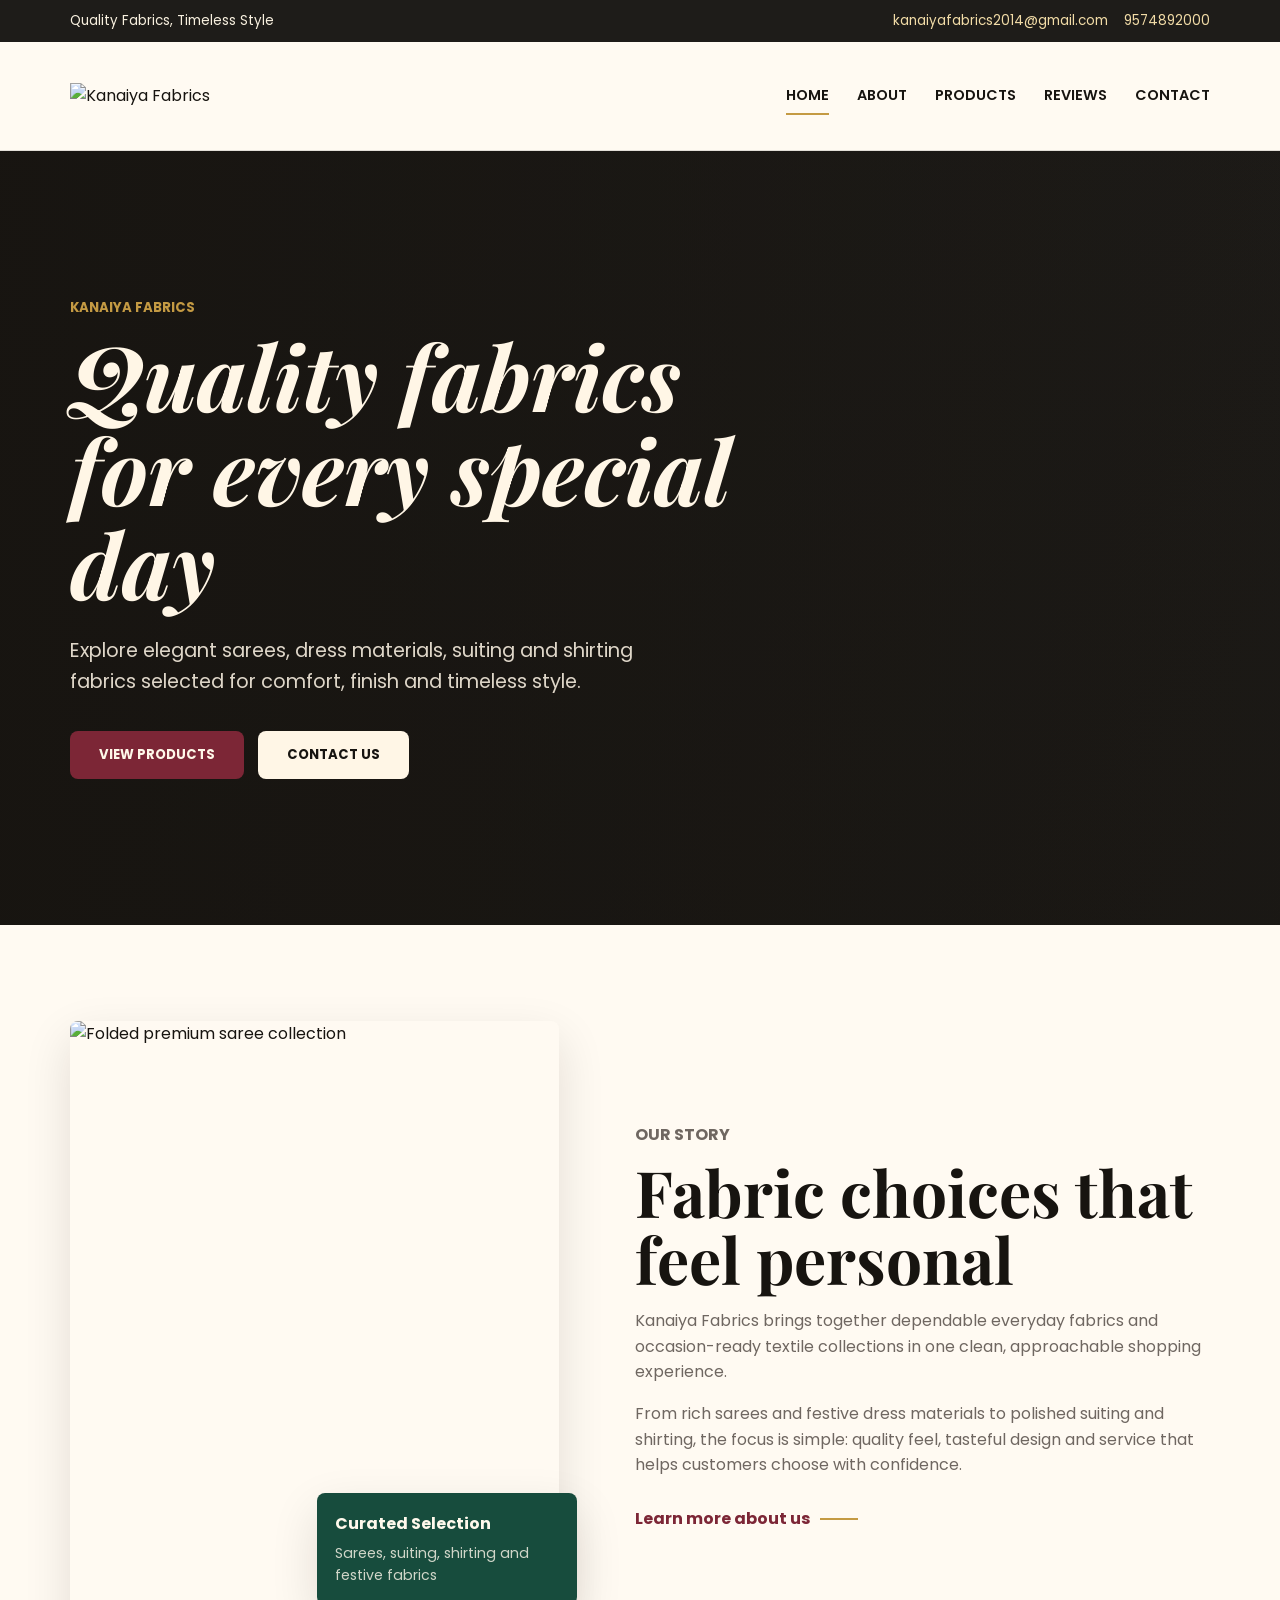
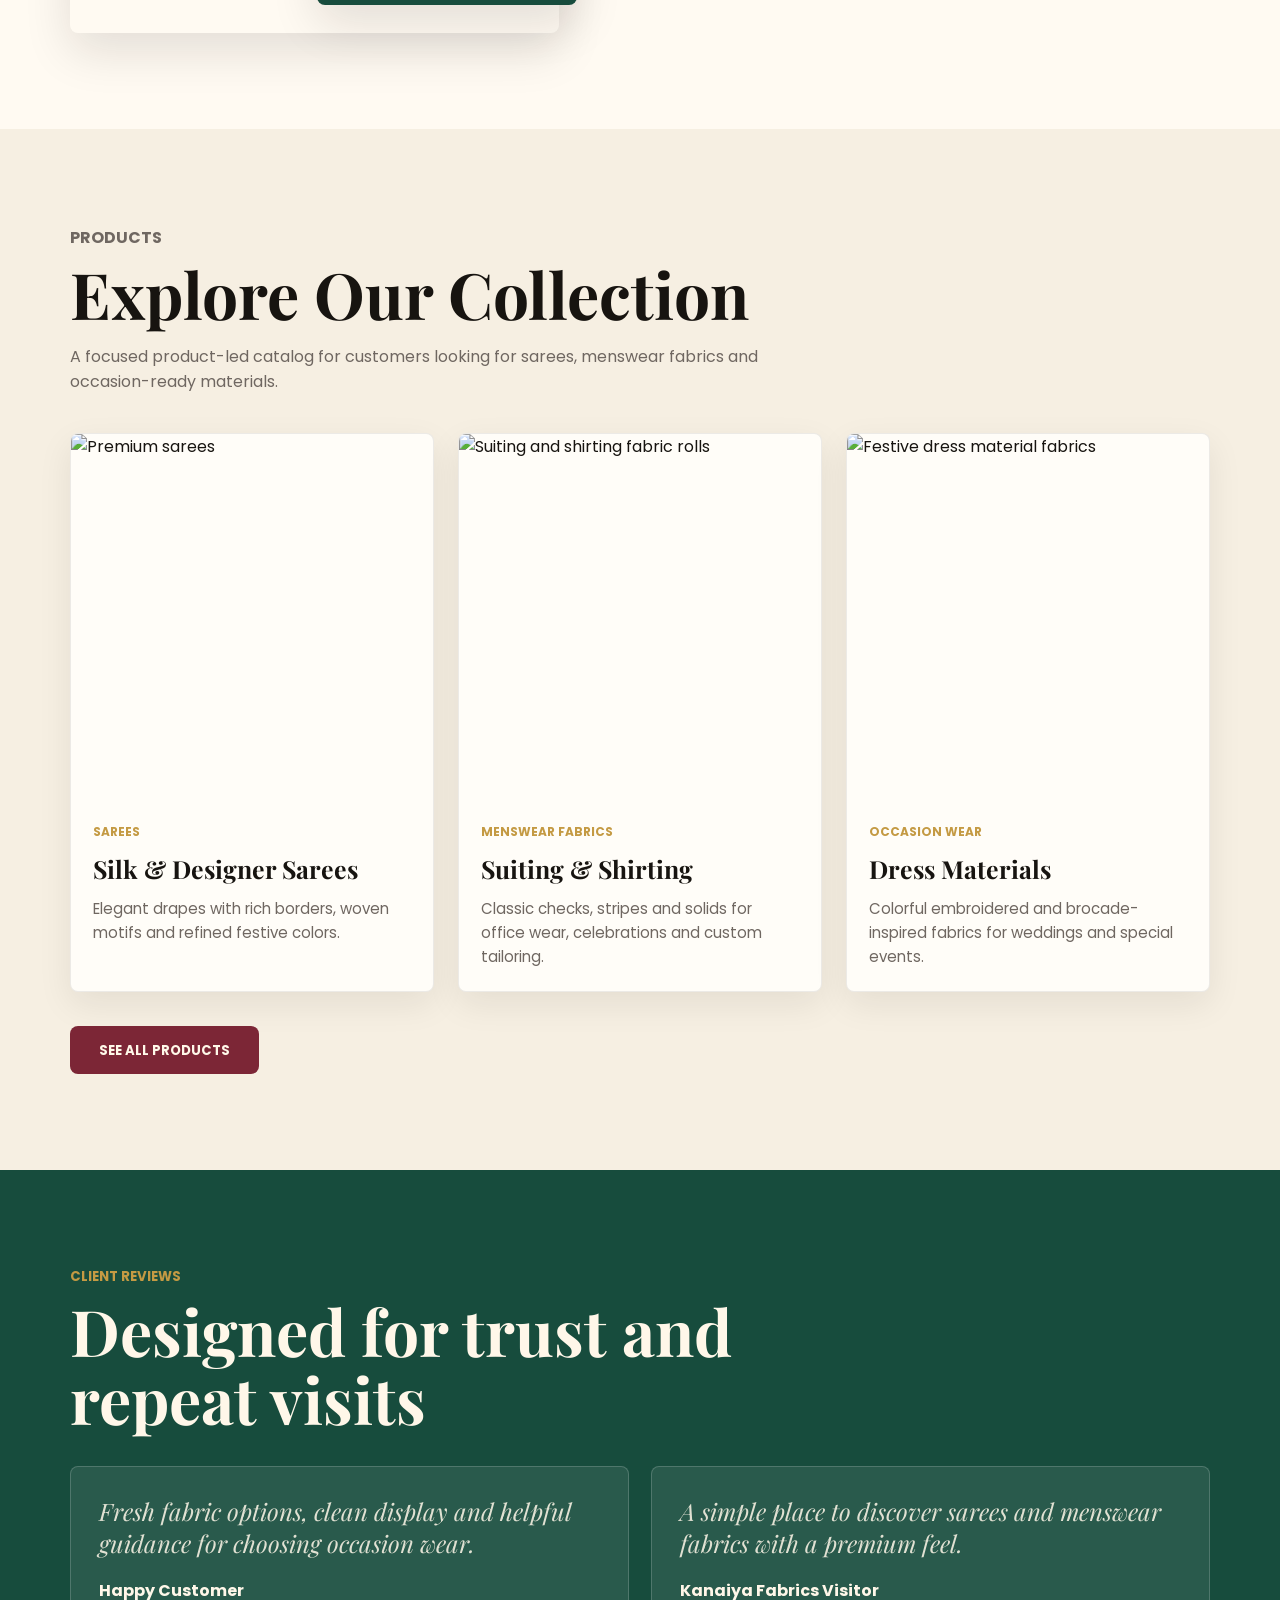
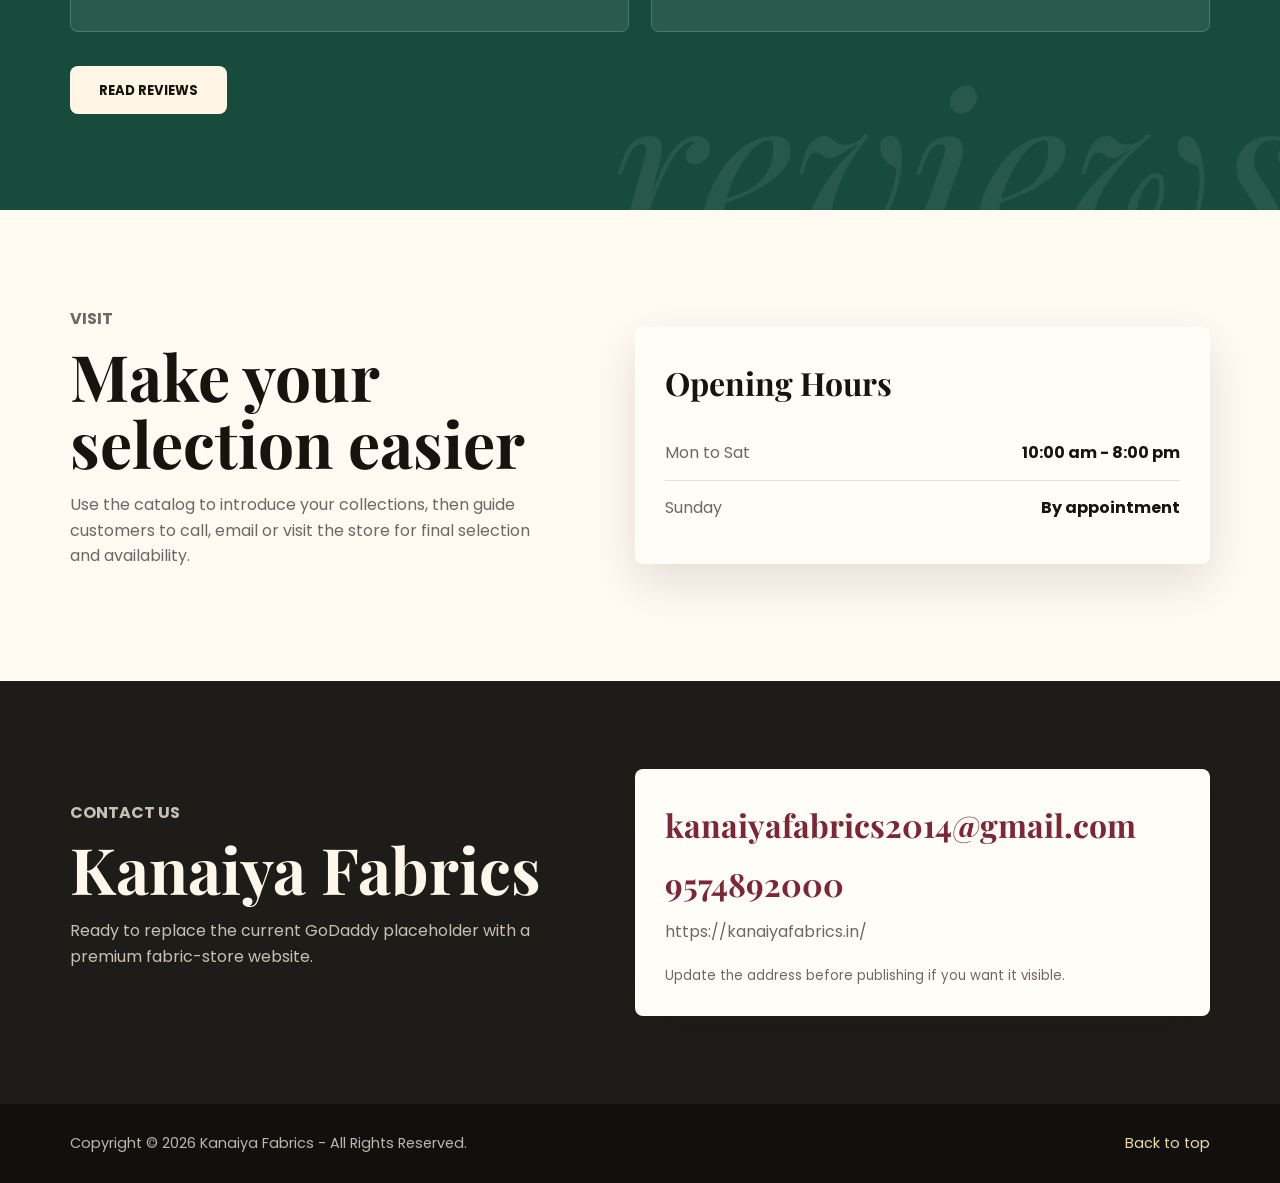
==== index.html @ 11b4bf50 "Add files via upload" ====
<!doctype html>
<html lang="en-IN">
<head>
  <meta charset="utf-8">
  <meta name="viewport" content="width=device-width, initial-scale=1">
  <title>Kanaiya Fabrics | Quality Fabrics, Timeless Style</title>
  <meta name="description" content="Kanaiya Fabrics offers sarees, dress materials, suiting, shirting and occasion fabrics with timeless style.">
  <link rel="icon" href="favicon.svg" type="image/svg+xml">
  <link rel="preconnect" href="https://fonts.googleapis.com">
  <link rel="preconnect" href="https://fonts.gstatic.com" crossorigin>
  <link href="https://fonts.googleapis.com/css2?family=Playfair+Display:ital,wght@0,600;0,700;1,700&amp;family=Poppins:wght@300;400;500;600;700&amp;display=swap" rel="stylesheet">
  <link rel="stylesheet" href="styles.css">
</head>
<body>
  <header class="site-header" id="top">
    <div class="topbar">
      <div class="container topbar__inner">
        <span>Quality Fabrics, Timeless Style</span>
        <div class="topbar__links">
          <a href="mailto:kanaiyafabrics2014@gmail.com">kanaiyafabrics2014@gmail.com</a>
          <a href="tel:+919574892000">9574892000</a>
        </div>
      </div>
    </div>

    <nav class="navbar" aria-label="Primary navigation">
      <div class="container navbar__inner">
        <a class="brand" href="index.html" aria-label="Kanaiya Fabrics home">
          <img class="brand__logo" src="assets/kanaiya-fabrics-logo.svg" alt="Kanaiya Fabrics">
        </a>
        <button class="menu-toggle" type="button" aria-expanded="false" aria-controls="primary-menu">
          <span></span>
          <span></span>
          <span></span>
          <span class="sr-only">Toggle menu</span>
        </button>
        <ul class="nav-links" id="primary-menu">
          <li><a href="index.html" aria-current="page">Home</a></li>
          <li><a href="about.html">About</a></li>
          <li><a href="products.html">Products</a></li>
          <li><a href="reviews.html">Reviews</a></li>
          <li><a href="contact.html">Contact</a></li>
        </ul>
      </div>
    </nav>
  </header>

  <main>
    <section class="hero" aria-label="Kanaiya Fabrics showroom">
      <div class="hero__image" role="img" aria-label="Premium fabric boutique interior"></div>
      <div class="hero__overlay"></div>
      <div class="container hero__content">
        <p class="eyebrow">Kanaiya Fabrics</p>
        <h1>Quality fabrics for every special day</h1>
        <p class="hero__lead">Explore elegant sarees, dress materials, suiting and shirting fabrics selected for comfort, finish and timeless style.</p>
        <div class="hero__actions">
          <a class="btn btn--primary" href="products.html">View Products</a>
          <a class="btn btn--light" href="contact.html">Contact Us</a>
        </div>
      </div>
    </section>

    <section class="section section--about">
      <div class="container about-grid">
        <div class="image-collage" aria-label="Fabric display">
          <img src="assets/sarees.png" alt="Folded premium saree collection">
          <div class="image-collage__card">
            <strong>Curated Selection</strong>
            <span>Sarees, suiting, shirting and festive fabrics</span>
          </div>
        </div>
        <div class="section-copy">
          <p class="eyebrow">Our Story</p>
          <h2>Fabric choices that feel personal</h2>
          <p>Kanaiya Fabrics brings together dependable everyday fabrics and occasion-ready textile collections in one clean, approachable shopping experience.</p>
          <p>From rich sarees and festive dress materials to polished suiting and shirting, the focus is simple: quality feel, tasteful design and service that helps customers choose with confidence.</p>
          <a class="text-link" href="about.html">Learn more about us</a>
        </div>
      </div>
    </section>

    <section class="section products">
      <div class="container">
        <div class="section-heading">
          <p class="eyebrow">Products</p>
          <h2>Explore Our Collection</h2>
          <p>A focused product-led catalog for customers looking for sarees, menswear fabrics and occasion-ready materials.</p>
        </div>
        <div class="product-grid">
          <article class="product-card">
            <img src="assets/sarees.png" alt="Premium sarees">
            <div class="product-card__body">
              <span>Sarees</span>
              <h3>Silk & Designer Sarees</h3>
              <p>Elegant drapes with rich borders, woven motifs and refined festive colors.</p>
            </div>
          </article>
          <article class="product-card">
            <img src="assets/suiting-shirting.png" alt="Suiting and shirting fabric rolls">
            <div class="product-card__body">
              <span>Menswear Fabrics</span>
              <h3>Suiting & Shirting</h3>
              <p>Classic checks, stripes and solids for office wear, celebrations and custom tailoring.</p>
            </div>
          </article>
          <article class="product-card">
            <img src="assets/festive-fabrics.png" alt="Festive dress material fabrics">
            <div class="product-card__body">
              <span>Occasion Wear</span>
              <h3>Dress Materials</h3>
              <p>Colorful embroidered and brocade-inspired fabrics for weddings and special events.</p>
            </div>
          </article>
        </div>
        <div class="section-action">
          <a class="btn btn--primary" href="products.html">See All Products</a>
        </div>
      </div>
    </section>

    <section class="reviews">
      <div class="container reviews__inner">
        <p class="eyebrow">Client Reviews</p>
        <h2>Designed for trust and repeat visits</h2>
        <div class="review-grid">
          <blockquote>
            <p>Fresh fabric options, clean display and helpful guidance for choosing occasion wear.</p>
            <cite>Happy Customer</cite>
          </blockquote>
          <blockquote>
            <p>A simple place to discover sarees and menswear fabrics with a premium feel.</p>
            <cite>Kanaiya Fabrics Visitor</cite>
          </blockquote>
        </div>
        <div class="section-action section-action--light">
          <a class="btn btn--light" href="reviews.html">Read Reviews</a>
        </div>
      </div>
    </section>

    <section class="section visit">
      <div class="container visit-grid">
        <div>
          <p class="eyebrow">Visit</p>
          <h2>Make your selection easier</h2>
          <p>Use the catalog to introduce your collections, then guide customers to call, email or visit the store for final selection and availability.</p>
        </div>
        <div class="hours-card">
          <h3>Opening Hours</h3>
          <ul>
            <li><span>Mon to Sat</span><strong>10:00 am - 8:00 pm</strong></li>
            <li><span>Sunday</span><strong>By appointment</strong></li>
          </ul>
        </div>
      </div>
    </section>

    <section class="contact">
      <div class="container contact-grid">
        <div>
          <p class="eyebrow">Contact Us</p>
          <h2>Kanaiya Fabrics</h2>
          <p>Ready to replace the current GoDaddy placeholder with a premium fabric-store website.</p>
        </div>
        <div class="contact-card">
          <a href="mailto:kanaiyafabrics2014@gmail.com">kanaiyafabrics2014@gmail.com</a>
          <a href="tel:+919574892000">9574892000</a>
          <span>https://kanaiyafabrics.in/</span>
          <small>Update the address before publishing if you want it visible.</small>
        </div>
      </div>
    </section>
  </main>

  <footer class="footer">
    <div class="container footer__inner">
      <p>Copyright &copy; 2026 Kanaiya Fabrics - All Rights Reserved.</p>
      <a href="#top">Back to top</a>
    </div>
  </footer>

  <script src="script.js"></script>
</body>
</html>
---- styles.css ----
:root {
  --ink: #171410;
  --muted: #6f6761;
  --paper: #fffaf2;
  --cream: #f6efe2;
  --gold: #c49a43;
  --maroon: #7c2636;
  --emerald: #174c3d;
  --charcoal: #1e1c19;
  --border: rgba(23, 20, 16, 0.12);
  --shadow: 0 18px 48px rgba(23, 20, 16, 0.12);
  --radius: 8px;
}

* {
  box-sizing: border-box;
}

html {
  scroll-behavior: smooth;
}

body {
  margin: 0;
  color: var(--ink);
  background: var(--paper);
  font-family: "Poppins", Arial, sans-serif;
  line-height: 1.6;
}

img {
  display: block;
  max-width: 100%;
}

a {
  color: inherit;
  text-decoration: none;
}

.container {
  width: min(1140px, calc(100% - 32px));
  margin: 0 auto;
}

.sr-only {
  position: absolute;
  width: 1px;
  height: 1px;
  overflow: hidden;
  clip: rect(0, 0, 0, 0);
  white-space: nowrap;
}

.topbar {
  background: var(--charcoal);
  color: #f8f0df;
  font-size: 0.84rem;
}

.topbar__inner {
  min-height: 42px;
  display: flex;
  align-items: center;
  justify-content: space-between;
  gap: 16px;
}

.topbar a {
  color: #f2dca7;
}

.topbar__links {
  display: flex;
  align-items: center;
  justify-content: flex-end;
  flex-wrap: wrap;
  gap: 16px;
}

.navbar {
  position: sticky;
  top: 0;
  z-index: 20;
  background: rgba(255, 250, 242, 0.96);
  border-bottom: 1px solid var(--border);
  backdrop-filter: blur(14px);
}

.navbar__inner {
  min-height: 108px;
  display: flex;
  align-items: center;
  justify-content: space-between;
  gap: 24px;
}

.brand {
  display: inline-flex;
  align-items: center;
  flex: 0 0 auto;
}

.brand__logo {
  display: block;
  width: min(280px, 48vw);
  height: auto;
}

.nav-links {
  display: flex;
  align-items: center;
  gap: 28px;
  margin: 0;
  padding: 0;
  list-style: none;
  font-size: 0.9rem;
  font-weight: 600;
  text-transform: uppercase;
}

.nav-links a {
  position: relative;
  display: inline-flex;
  padding: 12px 0;
}

.nav-links a::after {
  content: "";
  position: absolute;
  left: 0;
  right: 0;
  bottom: 5px;
  height: 2px;
  background: var(--gold);
  transform: scaleX(0);
  transform-origin: left;
  transition: transform 180ms ease;
}

.nav-links a:hover::after,
.nav-links a:focus-visible::after,
.nav-links a[aria-current="page"]::after {
  transform: scaleX(1);
}

.menu-toggle {
  display: none;
  width: 44px;
  height: 44px;
  padding: 10px;
  border: 1px solid var(--border);
  border-radius: var(--radius);
  background: transparent;
}

.menu-toggle span:not(.sr-only) {
  display: block;
  height: 2px;
  margin: 5px 0;
  background: var(--ink);
}

.hero {
  position: relative;
  min-height: clamp(620px, 86vh, 860px);
  display: grid;
  align-items: center;
  overflow: hidden;
  background: var(--charcoal);
}

.hero__image,
.hero__overlay {
  position: absolute;
  inset: 0;
}

.hero__image {
  background-image: url("assets/hero-boutique.png");
  background-position: center;
  background-size: cover;
  transform: scale(1.02);
}

.hero__overlay {
  background:
    linear-gradient(90deg, rgba(23, 20, 16, 0.9) 0%, rgba(23, 20, 16, 0.62) 43%, rgba(23, 20, 16, 0.18) 100%),
    linear-gradient(0deg, rgba(23, 20, 16, 0.4), rgba(23, 20, 16, 0.04));
}

.hero__content {
  position: relative;
  z-index: 1;
  max-width: 1140px;
  color: #fff6e6;
  padding: 96px 0;
}

.eyebrow {
  margin: 0 0 10px;
  color: var(--gold);
  font-size: 0.83rem;
  font-weight: 700;
  text-transform: uppercase;
}

.hero h1,
.section-copy h2,
.section-heading h2,
.reviews h2,
.visit h2,
.contact h2 {
  margin: 0;
  font-family: "Playfair Display", Georgia, serif;
  font-weight: 700;
  line-height: 1.05;
}

.hero h1 {
  max-width: 740px;
  font-size: clamp(3rem, 7vw, 5.9rem);
  font-style: italic;
}

.hero__lead {
  max-width: 610px;
  margin: 24px 0 0;
  color: rgba(255, 246, 230, 0.86);
  font-size: clamp(1rem, 2vw, 1.22rem);
}

.hero__actions {
  display: flex;
  flex-wrap: wrap;
  gap: 14px;
  margin-top: 34px;
}

.btn {
  display: inline-flex;
  align-items: center;
  justify-content: center;
  min-height: 48px;
  padding: 0 28px;
  border: 1px solid transparent;
  border-radius: var(--radius);
  font-size: 0.82rem;
  font-weight: 700;
  text-transform: uppercase;
  transition: transform 180ms ease, box-shadow 180ms ease, background 180ms ease;
}

.btn:hover,
.btn:focus-visible {
  transform: translateY(-2px);
  box-shadow: 0 12px 28px rgba(0, 0, 0, 0.22);
}

.btn--primary {
  color: #fff8e9;
  background: var(--maroon);
}

.btn--light {
  color: var(--ink);
  background: #fff6e6;
}

.text-link {
  display: inline-flex;
  margin-top: 12px;
  color: var(--maroon);
  font-weight: 700;
}

.text-link::after {
  content: "";
  width: 38px;
  height: 2px;
  align-self: center;
  margin-left: 10px;
  background: var(--gold);
}

.section-action {
  margin-top: 34px;
}

.section-action--light {
  position: relative;
  z-index: 1;
}

.page-hero {
  position: relative;
  overflow: hidden;
  min-height: 420px;
  display: grid;
  align-items: center;
  color: #fff6e6;
  background-position: center;
  background-size: cover;
}

.page-hero::before {
  content: "";
  position: absolute;
  inset: 0;
  background:
    linear-gradient(90deg, rgba(23, 20, 16, 0.9), rgba(23, 20, 16, 0.56)),
    linear-gradient(0deg, rgba(23, 20, 16, 0.25), rgba(23, 20, 16, 0.12));
}

.page-hero--about {
  background-image: url("assets/sarees.png");
}

.page-hero--products {
  background-image: url("assets/suiting-shirting.png");
}

.page-hero--reviews {
  background-image: url("assets/festive-fabrics.png");
}

.page-hero--contact {
  background-image: url("assets/hero-boutique.png");
}

.page-hero__content {
  position: relative;
  z-index: 1;
  padding: 86px 0;
}

.page-hero h1 {
  max-width: 850px;
  margin: 0;
  font-family: "Playfair Display", Georgia, serif;
  font-size: clamp(2.7rem, 6vw, 5rem);
  font-style: italic;
  line-height: 1.05;
}

.page-hero p:not(.eyebrow) {
  max-width: 660px;
  margin: 22px 0 0;
  color: rgba(255, 246, 230, 0.86);
  font-size: clamp(1rem, 2vw, 1.18rem);
}

.section {
  padding: 96px 0;
}

.section--about {
  background: var(--paper);
}

.about-grid,
.visit-grid,
.contact-grid {
  display: grid;
  grid-template-columns: minmax(0, 0.92fr) minmax(0, 1.08fr);
  gap: clamp(32px, 7vw, 76px);
  align-items: center;
}

.image-collage {
  position: relative;
}

.image-collage img {
  width: 100%;
  aspect-ratio: 4 / 5;
  object-fit: cover;
  border-radius: var(--radius);
  box-shadow: var(--shadow);
}

.image-collage::before {
  content: "";
  position: absolute;
  inset: 22px -18px -18px 22px;
  z-index: -1;
  border: 2px solid rgba(196, 154, 67, 0.45);
  border-radius: var(--radius);
}

.image-collage__card {
  position: absolute;
  right: -18px;
  bottom: 28px;
  width: min(260px, calc(100% - 32px));
  padding: 18px;
  color: #fff9ec;
  background: var(--emerald);
  border-radius: var(--radius);
  box-shadow: var(--shadow);
}

.image-collage__card strong,
.image-collage__card span {
  display: block;
}

.image-collage__card span {
  margin-top: 5px;
  color: rgba(255, 249, 236, 0.8);
  font-size: 0.88rem;
}

.section-copy h2,
.section-heading h2,
.reviews h2,
.visit h2,
.contact h2 {
  color: var(--ink);
  font-size: clamp(2.2rem, 5vw, 4rem);
}

.section-copy p,
.section-heading p,
.visit p,
.contact p {
  color: var(--muted);
  font-size: 1rem;
}

.stats {
  display: grid;
  grid-template-columns: repeat(3, 1fr);
  gap: 12px;
  margin-top: 30px;
}

.stats div {
  padding: 18px 14px;
  border: 1px solid var(--border);
  border-radius: var(--radius);
  background: #fffdf8;
}

.stats strong {
  display: block;
  color: var(--maroon);
  font-family: "Playfair Display", Georgia, serif;
  font-size: 2rem;
  line-height: 1;
}

.stats span {
  color: var(--muted);
  font-size: 0.82rem;
  text-transform: uppercase;
}

.products {
  background: var(--cream);
}

.section-heading {
  max-width: 720px;
  margin-bottom: 38px;
}

.product-grid {
  display: grid;
  grid-template-columns: repeat(3, 1fr);
  gap: 24px;
}

.product-card {
  overflow: hidden;
  border: 1px solid rgba(23, 20, 16, 0.08);
  border-radius: var(--radius);
  background: #fffdf8;
  box-shadow: 0 12px 34px rgba(23, 20, 16, 0.08);
}

.product-card img {
  width: 100%;
  aspect-ratio: 1 / 1;
  object-fit: cover;
  transition: transform 220ms ease;
}

.product-card:hover img {
  transform: scale(1.035);
}

.product-card__body {
  padding: 22px;
}

.product-card__body span {
  color: var(--gold);
  font-size: 0.75rem;
  font-weight: 700;
  text-transform: uppercase;
}

.product-card__body h3 {
  margin: 6px 0 8px;
  font-family: "Playfair Display", Georgia, serif;
  font-size: 1.55rem;
}

.product-card__body p {
  margin: 0;
  color: var(--muted);
  font-size: 0.94rem;
}

.feature-grid {
  display: grid;
  grid-template-columns: repeat(3, 1fr);
  gap: 22px;
}

.feature-card {
  padding: 28px;
  border: 1px solid var(--border);
  border-radius: var(--radius);
  background: #fffdf8;
  box-shadow: 0 12px 34px rgba(23, 20, 16, 0.08);
}

.feature-card span {
  display: inline-flex;
  margin-bottom: 16px;
  color: var(--gold);
  font-size: 0.78rem;
  font-weight: 700;
  text-transform: uppercase;
}

.feature-card h3 {
  margin: 0 0 10px;
  font-family: "Playfair Display", Georgia, serif;
  font-size: 1.55rem;
}

.feature-card p {
  margin: 0;
  color: var(--muted);
}

.reviews {
  position: relative;
  overflow: hidden;
  padding: 96px 0;
  color: #fff7e9;
  background: var(--emerald);
}

.reviews::after {
  content: "reviews";
  position: absolute;
  right: -20px;
  bottom: -60px;
  color: rgba(255, 255, 255, 0.07);
  font-family: "Playfair Display", Georgia, serif;
  font-size: clamp(6rem, 17vw, 15rem);
  font-style: italic;
  line-height: 1;
}

.reviews__inner {
  position: relative;
  z-index: 1;
}

.reviews h2 {
  color: #fff7e9;
  max-width: 760px;
}

.review-grid {
  display: grid;
  grid-template-columns: repeat(2, 1fr);
  gap: 22px;
  margin-top: 34px;
}

blockquote {
  margin: 0;
  padding: 28px;
  border: 1px solid rgba(255, 255, 255, 0.18);
  border-radius: var(--radius);
  background: rgba(255, 255, 255, 0.08);
}

blockquote p {
  margin: 0;
  color: rgba(255, 247, 233, 0.86);
  font-family: "Playfair Display", Georgia, serif;
  font-size: 1.5rem;
  font-style: italic;
  line-height: 1.35;
}

cite {
  display: block;
  margin-top: 18px;
  font-style: normal;
  font-weight: 700;
}

.visit {
  background: var(--paper);
}

.hours-card,
.contact-card {
  padding: 30px;
  border-radius: var(--radius);
  background: #fffdf8;
  box-shadow: var(--shadow);
}

.hours-card h3 {
  margin: 0 0 18px;
  font-family: "Playfair Display", Georgia, serif;
  font-size: 2rem;
}

.hours-card ul {
  margin: 0;
  padding: 0;
  list-style: none;
}

.hours-card li {
  display: flex;
  justify-content: space-between;
  gap: 20px;
  padding: 14px 0;
  border-bottom: 1px solid var(--border);
}

.hours-card li:last-child {
  border-bottom: 0;
}

.hours-card span {
  color: var(--muted);
}

.contact {
  padding: 88px 0;
  color: #fff7e9;
  background: var(--charcoal);
}

.contact h2,
.contact p {
  color: #fff7e9;
}

.contact p {
  opacity: 0.75;
}

.contact-card {
  color: var(--ink);
}

.contact-card a,
.contact-card span,
.contact-card small {
  display: block;
}

.contact-card a {
  color: var(--maroon);
  font-size: clamp(1.3rem, 3vw, 2rem);
  font-family: "Playfair Display", Georgia, serif;
  font-weight: 700;
  overflow-wrap: anywhere;
}

.contact-card a + a {
  margin-top: 8px;
}

.contact-card span {
  margin-top: 10px;
  color: var(--muted);
}

.contact-card small {
  margin-top: 20px;
  color: var(--muted);
}

.contact-list {
  display: grid;
  gap: 14px;
  margin-top: 26px;
}

.contact-list div {
  padding: 18px;
  border: 1px solid var(--border);
  border-radius: var(--radius);
  background: #fffdf8;
}

.contact-list span,
.contact-list a {
  display: block;
}

.contact-list span {
  color: var(--gold);
  font-size: 0.78rem;
  font-weight: 700;
  text-transform: uppercase;
}

.contact-list a {
  margin-top: 4px;
  color: var(--maroon);
  font-weight: 700;
  overflow-wrap: anywhere;
}

.card-button {
  width: 100%;
  margin-top: 24px;
}

.card-button + .card-button {
  margin-top: 12px;
}

.footer {
  padding: 28px 0;
  color: rgba(255, 247, 233, 0.72);
  background: #11100e;
  font-size: 0.9rem;
}

.footer__inner {
  display: flex;
  align-items: center;
  justify-content: space-between;
  gap: 18px;
}

.footer p {
  margin: 0;
}

.footer a {
  color: #f2dca7;
}

@media (max-width: 900px) {
  .topbar__inner {
    justify-content: center;
    text-align: center;
  }

  .topbar a {
    display: none;
  }

  .menu-toggle {
    display: inline-block;
  }

  .nav-links {
    position: absolute;
    left: 16px;
    right: 16px;
    top: calc(100% + 8px);
    display: none;
    flex-direction: column;
    align-items: stretch;
    gap: 0;
    padding: 12px;
    border: 1px solid var(--border);
    border-radius: var(--radius);
    background: #fffaf2;
    box-shadow: var(--shadow);
  }

  .nav-links.is-open {
    display: flex;
  }

  .nav-links a {
    padding: 12px;
  }

  .hero {
    min-height: 640px;
  }

  .hero__overlay {
    background: linear-gradient(90deg, rgba(23, 20, 16, 0.92), rgba(23, 20, 16, 0.58));
  }

  .about-grid,
  .visit-grid,
  .contact-grid,
  .product-grid,
  .review-grid,
  .feature-grid {
    grid-template-columns: 1fr;
  }

  .image-collage__card {
    right: 18px;
  }

  .stats {
    grid-template-columns: 1fr;
  }
}

@media (max-width: 560px) {
  .container {
    width: min(100% - 24px, 1140px);
  }

  .brand__logo {
    width: min(220px, calc(100vw - 92px));
  }

  .hero {
    min-height: 610px;
  }

  .page-hero {
    min-height: 360px;
  }

  .page-hero__content {
    padding: 64px 0;
  }

  .hero h1 {
    font-size: 3rem;
  }

  .page-hero h1 {
    font-size: 2.75rem;
  }

  .section,
  .reviews,
  .contact {
    padding: 64px 0;
  }

  .hero__actions,
  .footer__inner,
  .hours-card li {
    align-items: stretch;
    flex-direction: column;
  }

  .btn {
    width: 100%;
  }
}
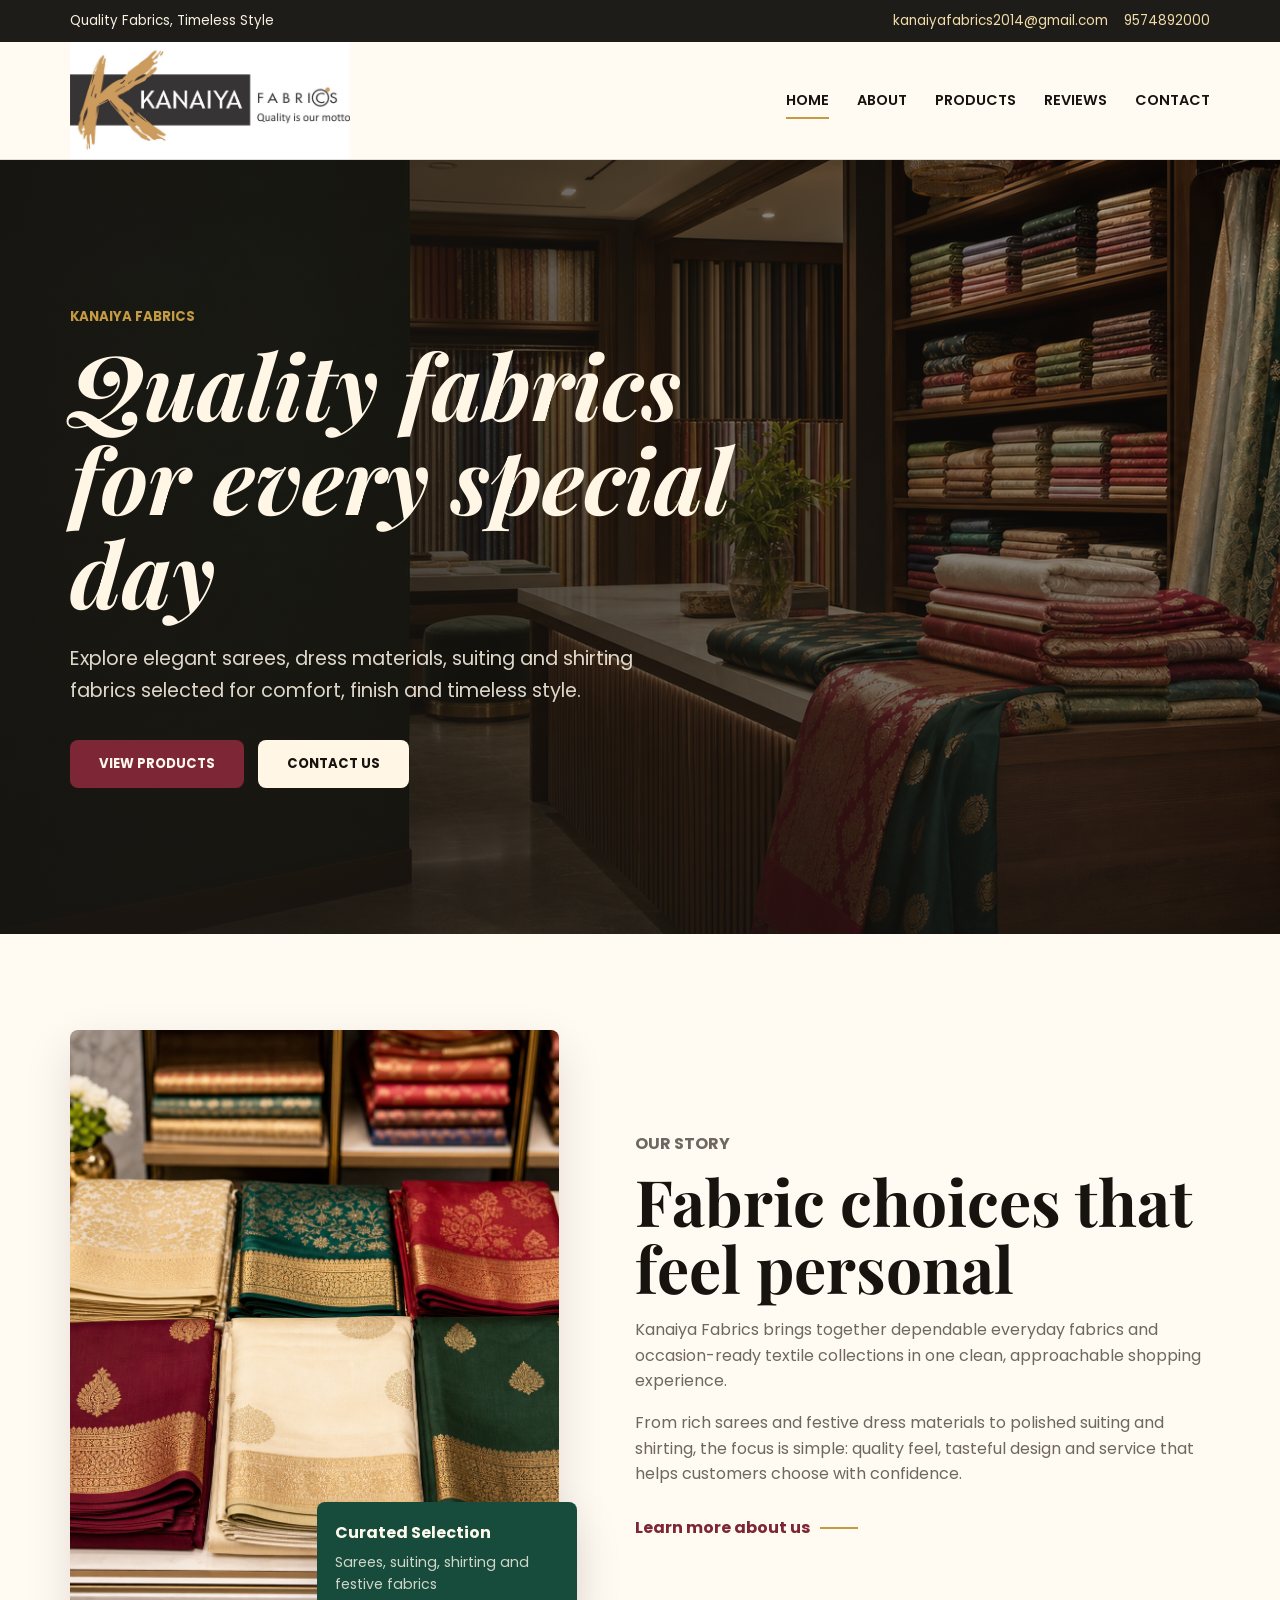
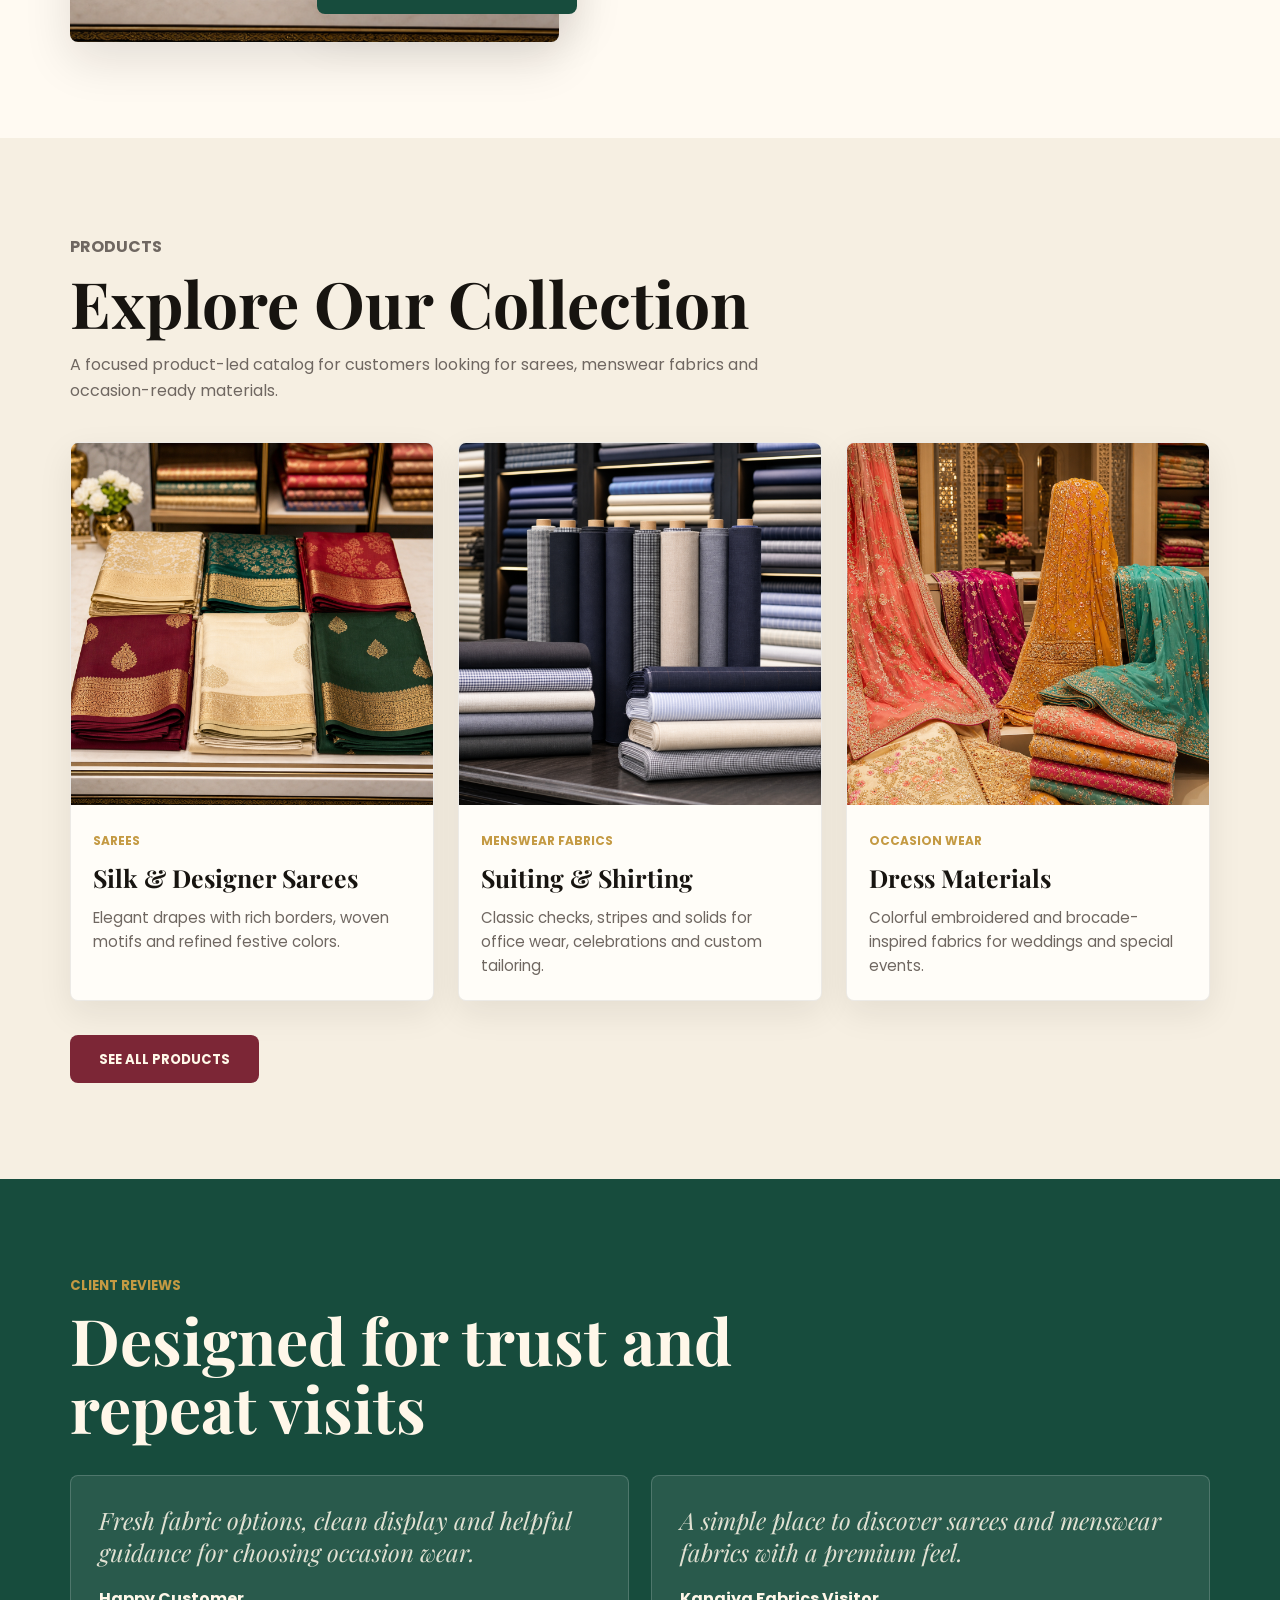
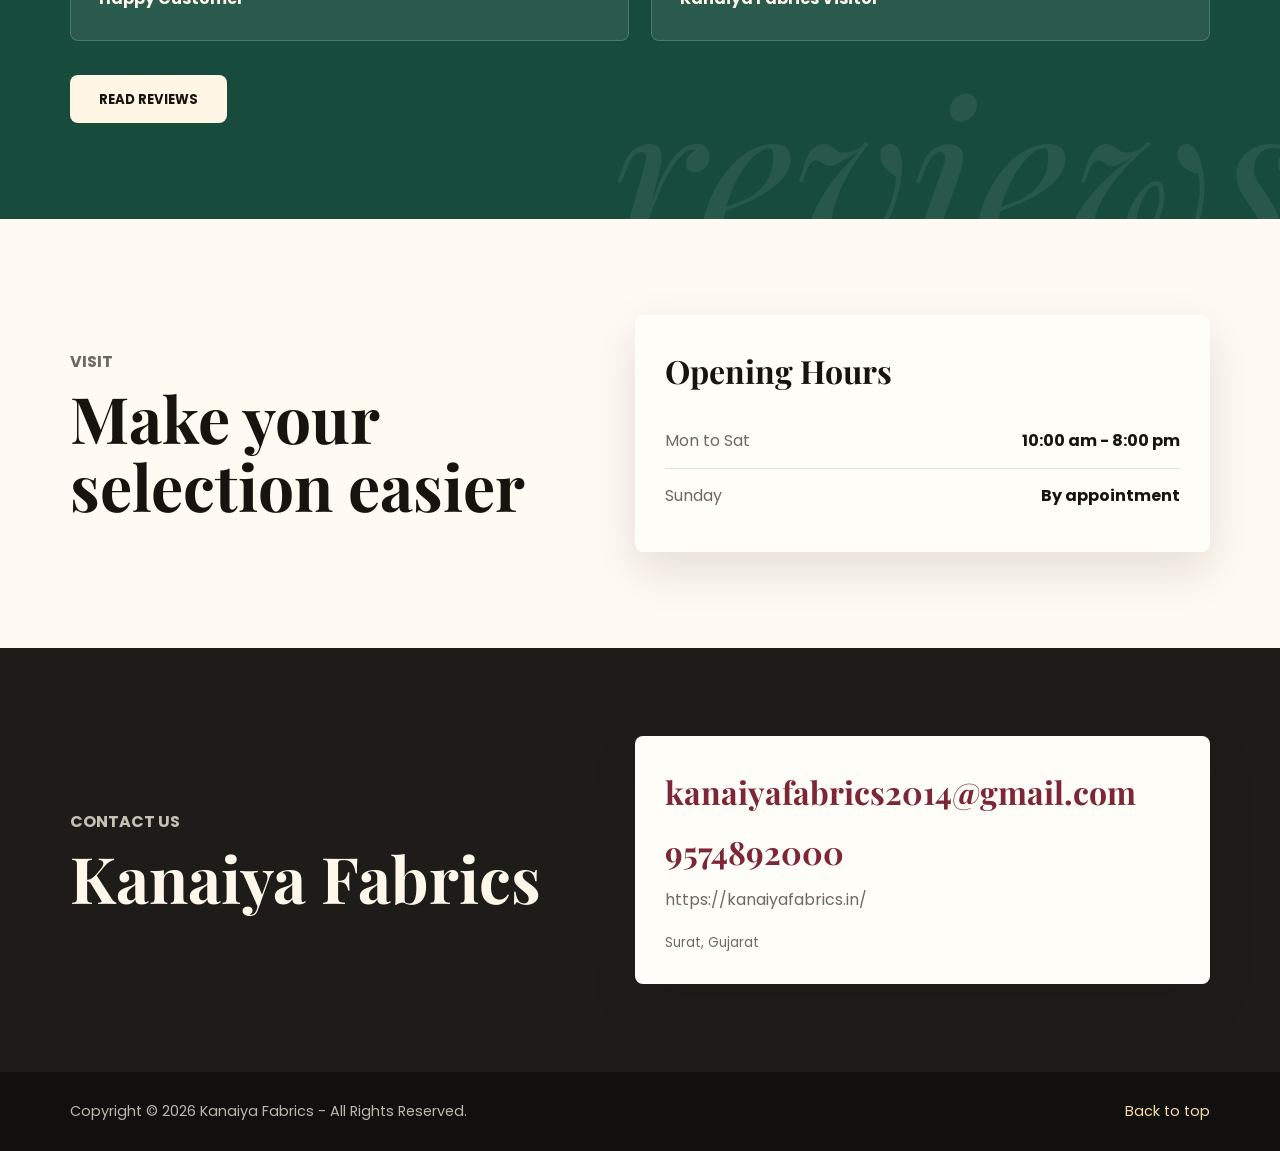
==== commit 7493f8e4: "Update index.html" ====
--- a/index.html
+++ b/index.html
@@ -143,7 +143,6 @@
         <div>
           <p class="eyebrow">Visit</p>
           <h2>Make your selection easier</h2>
-          <p>Use the catalog to introduce your collections, then guide customers to call, email or visit the store for final selection and availability.</p>
         </div>
         <div class="hours-card">
           <h3>Opening Hours</h3>
@@ -160,13 +159,12 @@
         <div>
           <p class="eyebrow">Contact Us</p>
           <h2>Kanaiya Fabrics</h2>
-          <p>Ready to replace the current GoDaddy placeholder with a premium fabric-store website.</p>
         </div>
         <div class="contact-card">
           <a href="mailto:kanaiyafabrics2014@gmail.com">kanaiyafabrics2014@gmail.com</a>
           <a href="tel:+919574892000">9574892000</a>
           <span>https://kanaiyafabrics.in/</span>
-          <small>Update the address before publishing if you want it visible.</small>
+          <small>Surat, Gujarat</small>
         </div>
       </div>
     </section>
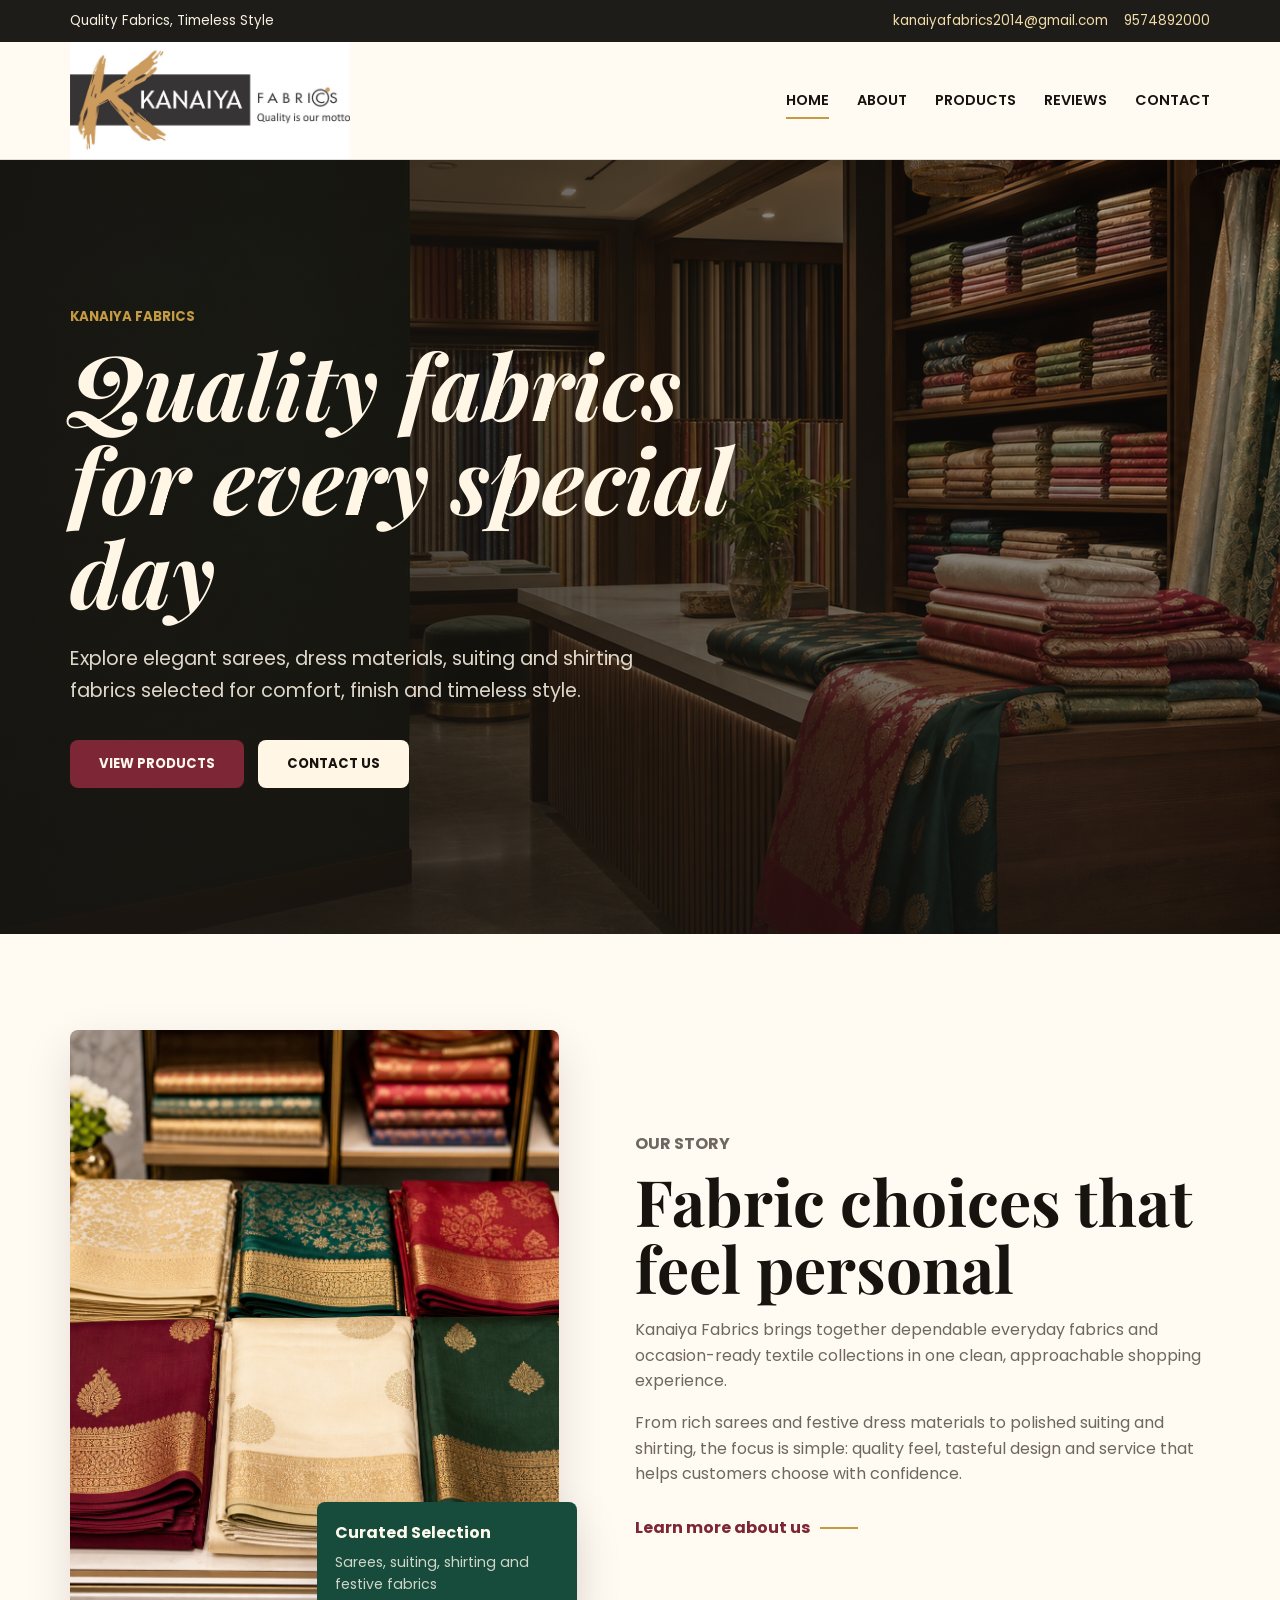
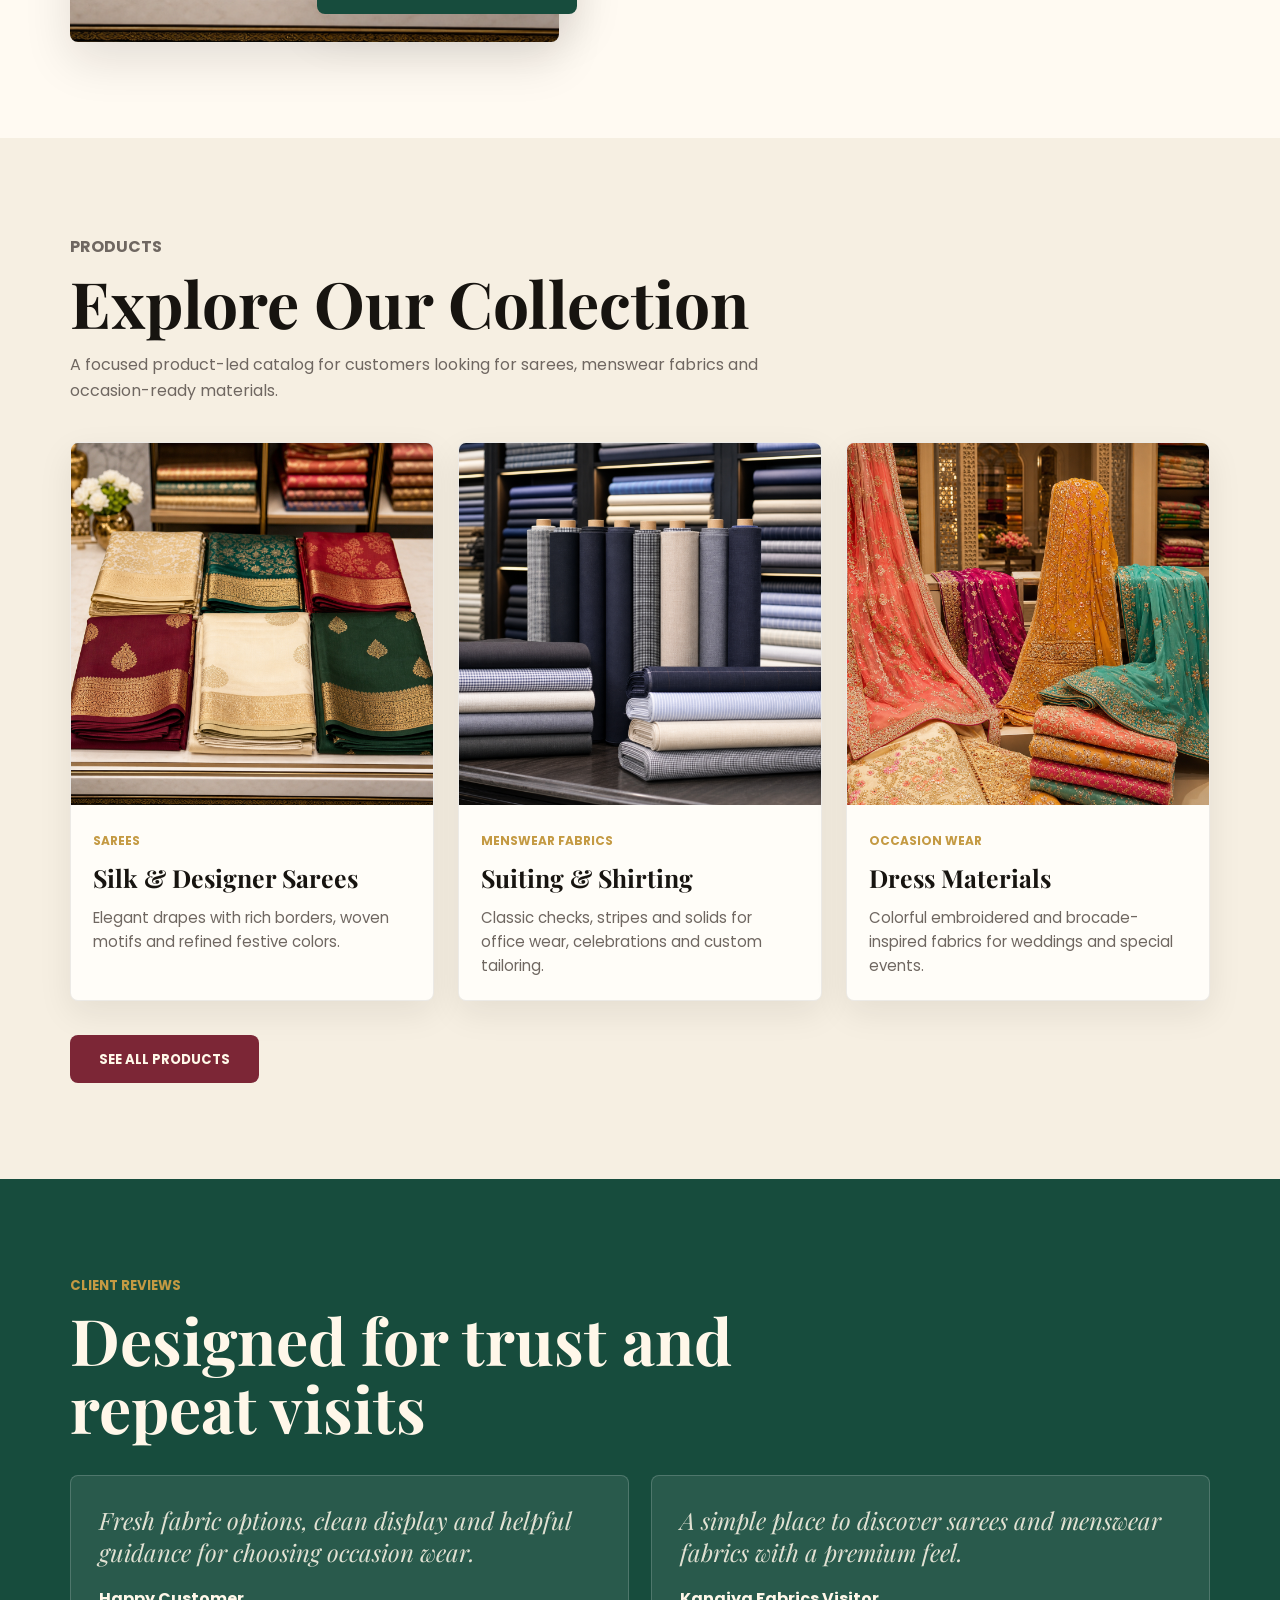
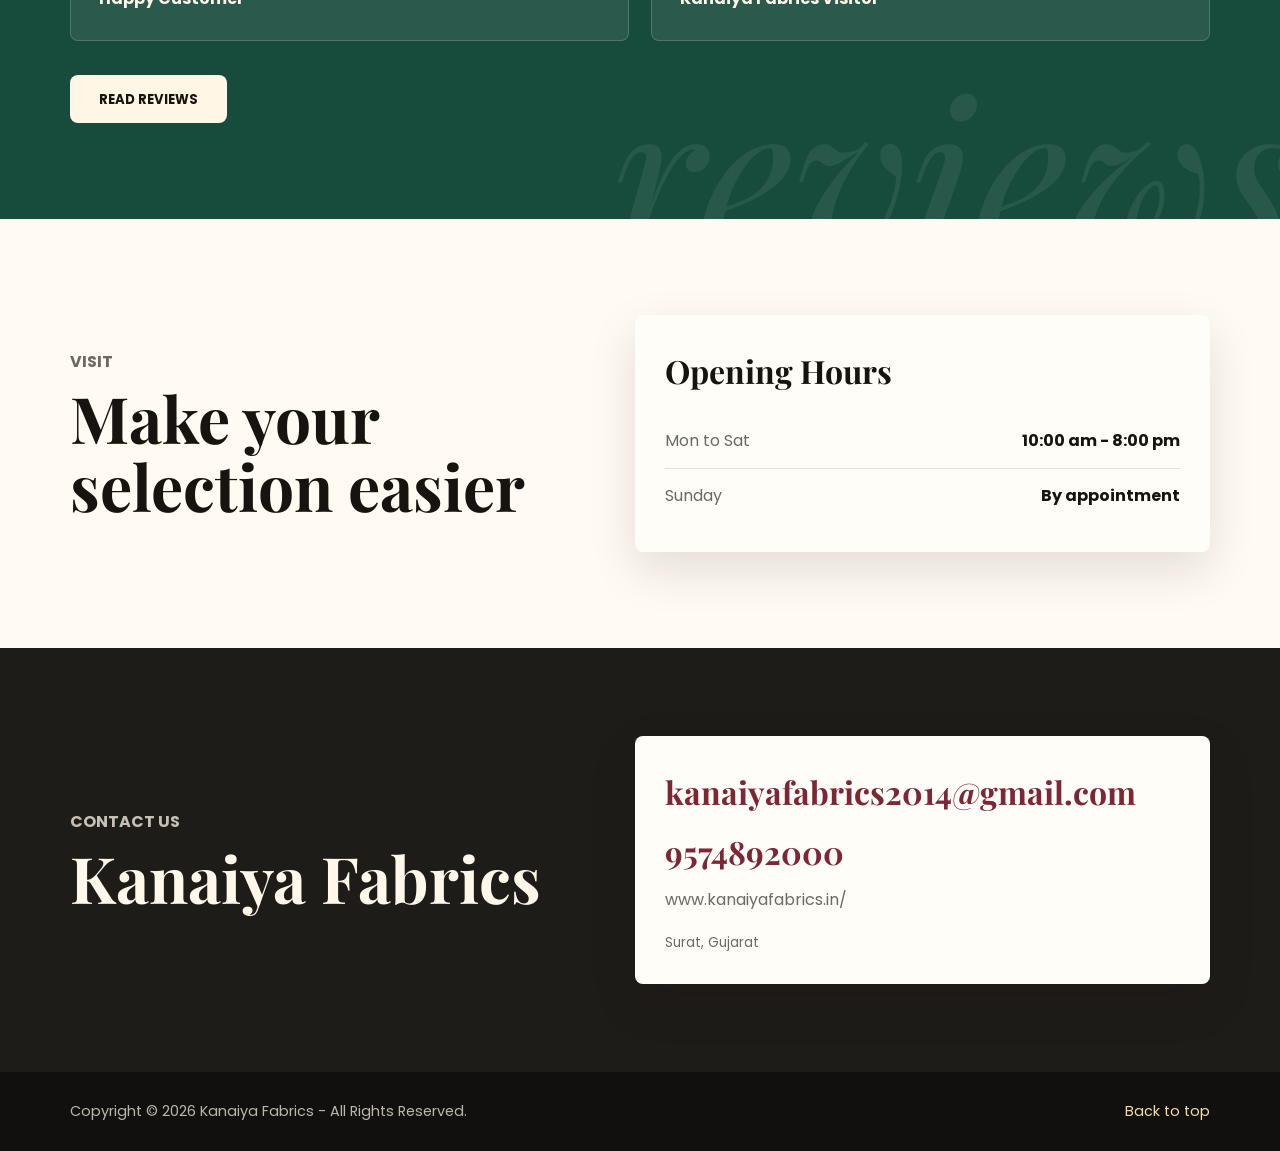
==== commit 3f738b6c: "Update website URL format in contact card" ====
--- a/index.html
+++ b/index.html
@@ -163,7 +163,7 @@
         <div class="contact-card">
           <a href="mailto:kanaiyafabrics2014@gmail.com">kanaiyafabrics2014@gmail.com</a>
           <a href="tel:+919574892000">9574892000</a>
-          <span>https://kanaiyafabrics.in/</span>
+          <span>www.kanaiyafabrics.in/</span>
           <small>Surat, Gujarat</small>
         </div>
       </div>
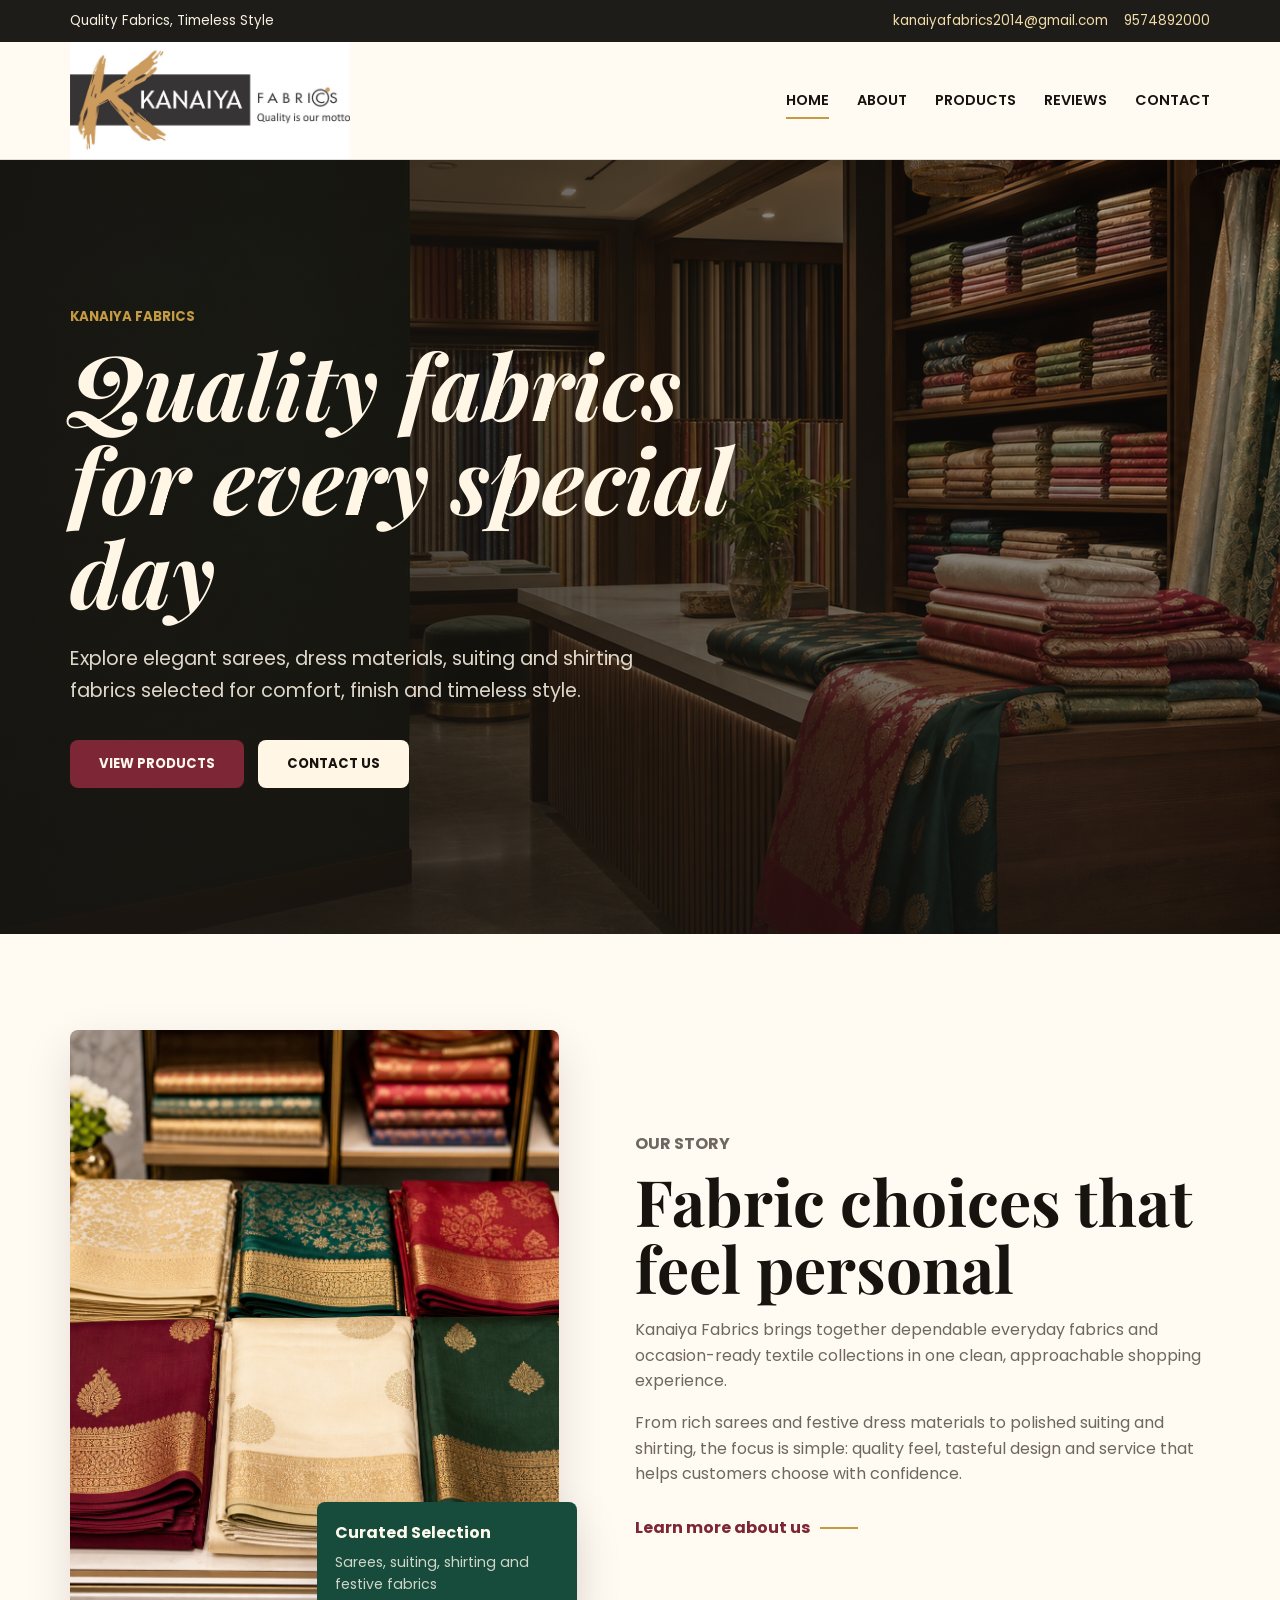
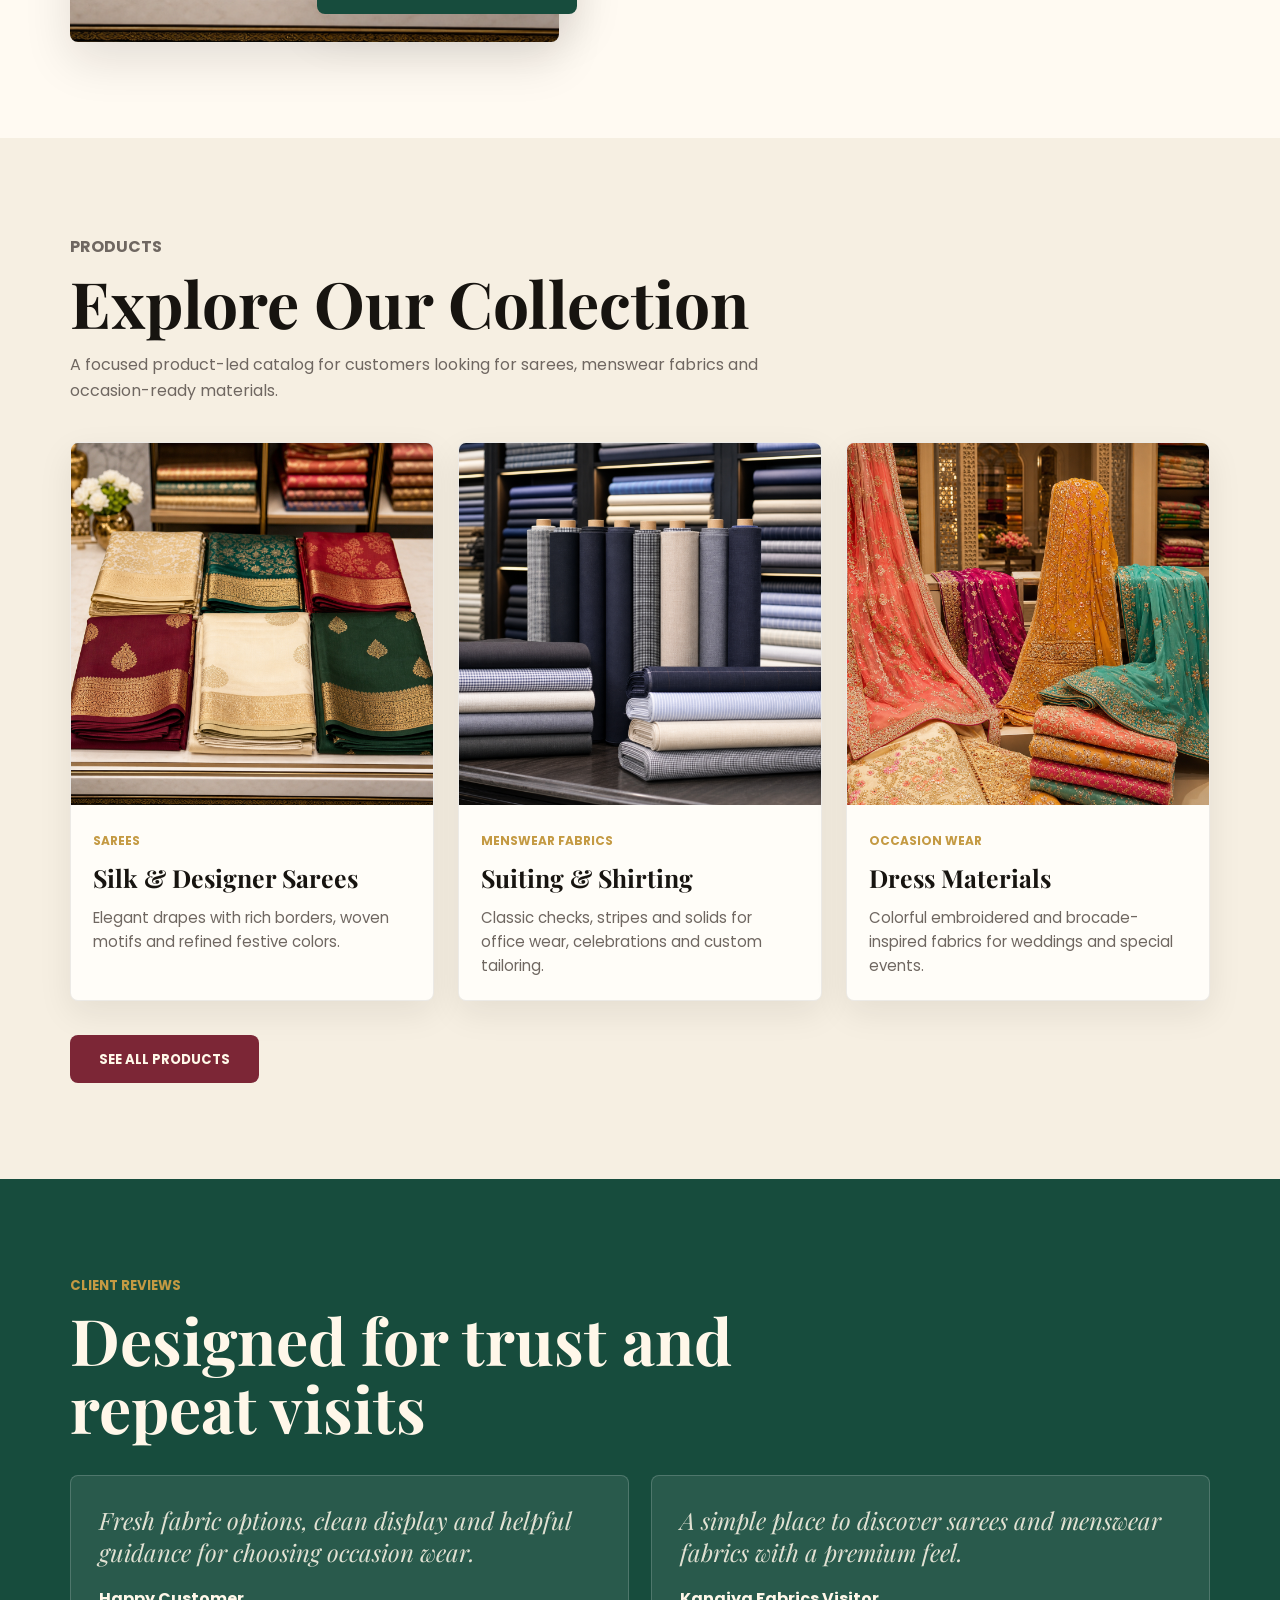
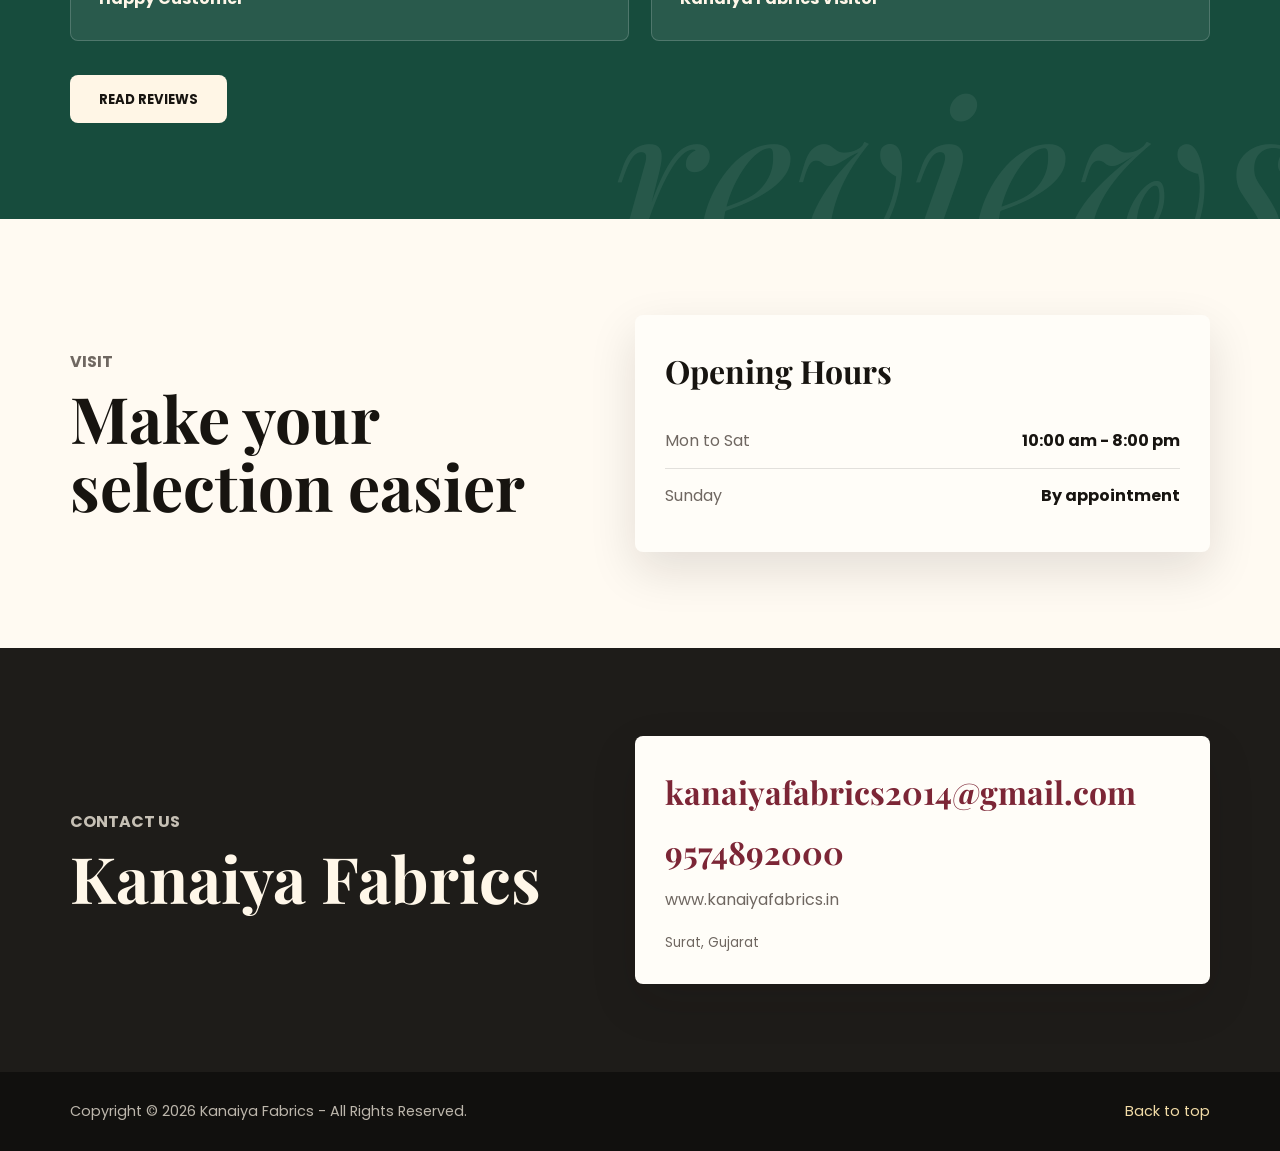
==== commit 97d5b33c: "Update index.html" ====
--- a/index.html
+++ b/index.html
@@ -163,7 +163,7 @@
         <div class="contact-card">
           <a href="mailto:kanaiyafabrics2014@gmail.com">kanaiyafabrics2014@gmail.com</a>
           <a href="tel:+919574892000">9574892000</a>
-          <span>www.kanaiyafabrics.in/</span>
+          <span>www.kanaiyafabrics.in</span>
           <small>Surat, Gujarat</small>
         </div>
       </div>
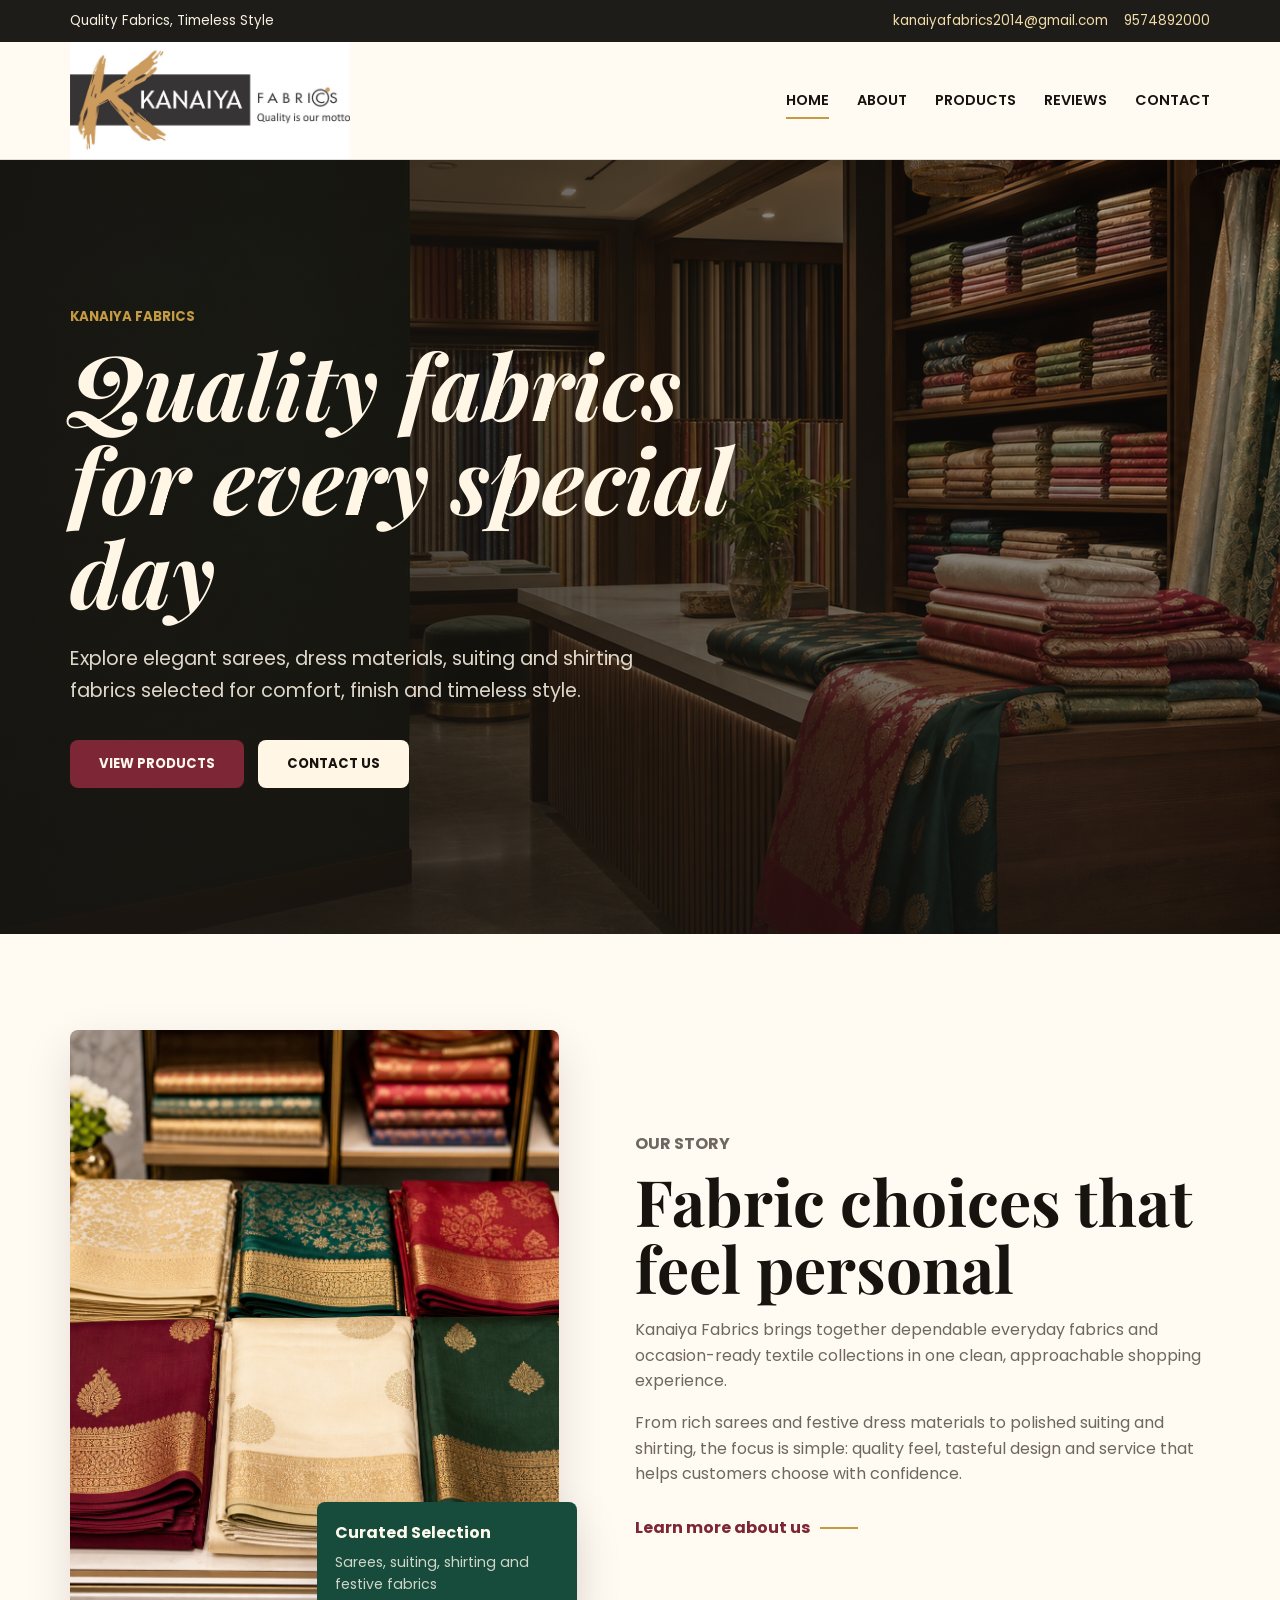
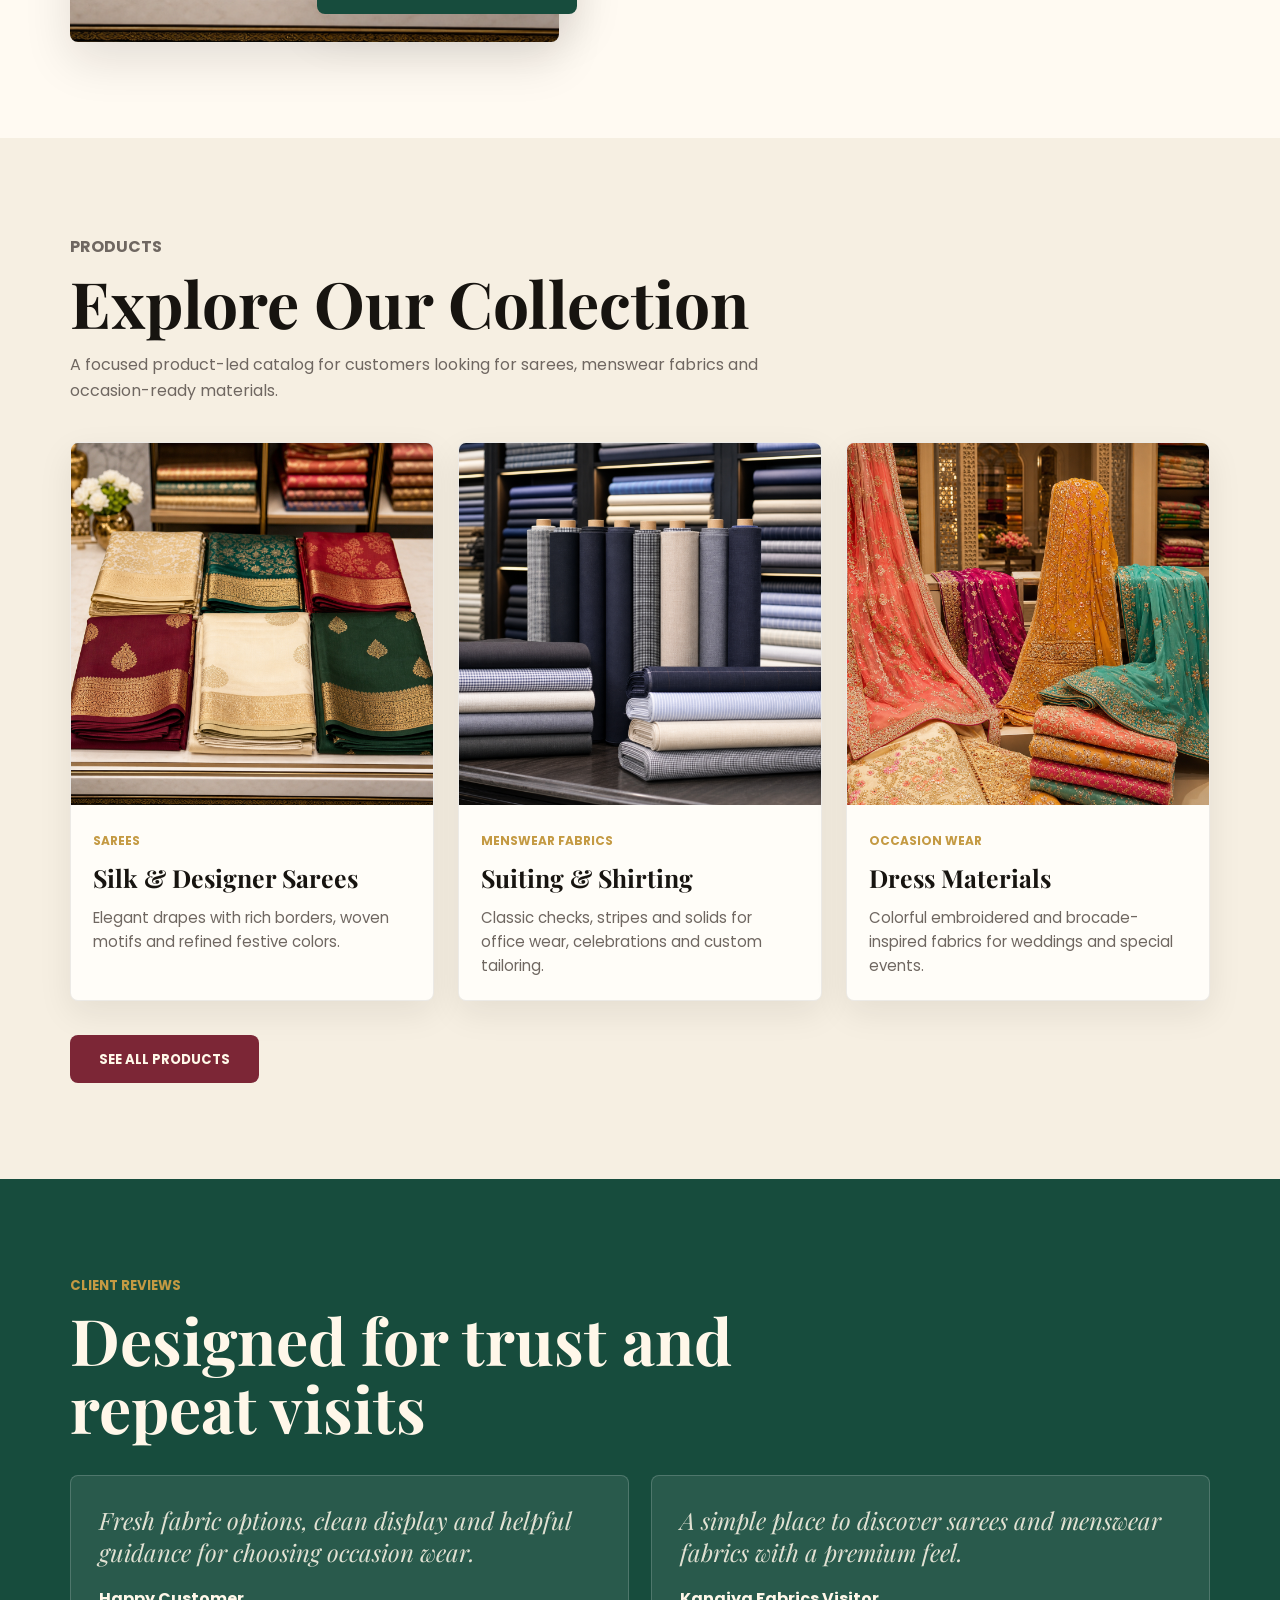
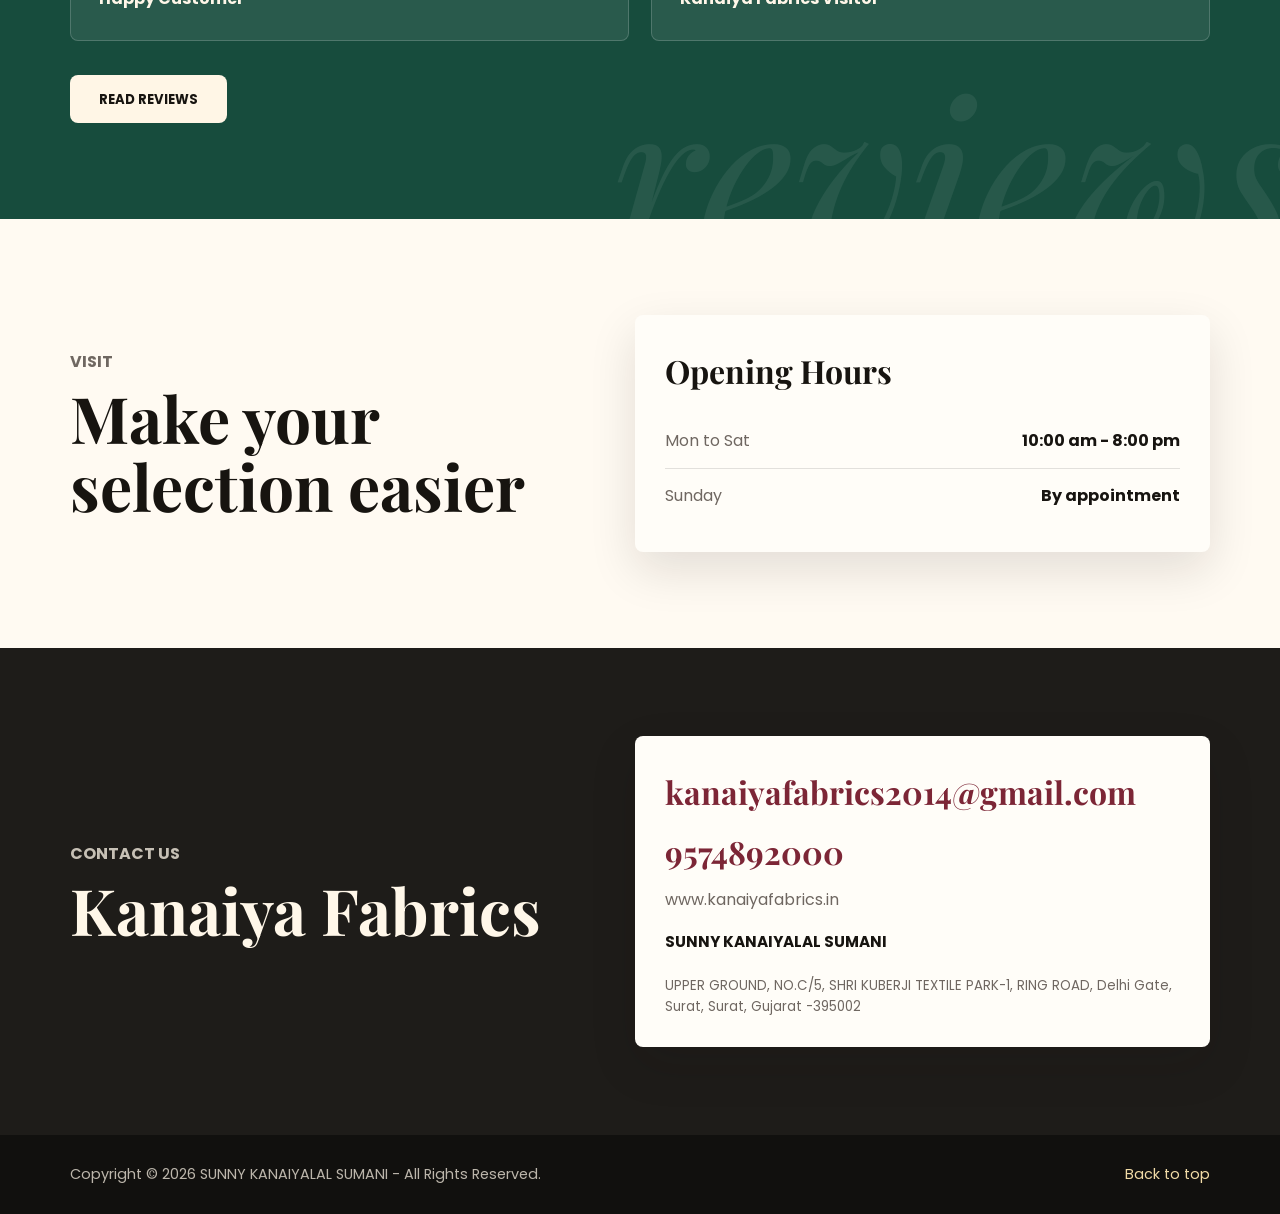
==== commit 7580de5c: "Update contact and about pages with official legal name and address details" ====
--- a/index.html
+++ b/index.html
@@ -164,7 +164,8 @@
           <a href="mailto:kanaiyafabrics2014@gmail.com">kanaiyafabrics2014@gmail.com</a>
           <a href="tel:+919574892000">9574892000</a>
           <span>www.kanaiyafabrics.in</span>
-          <small>Surat, Gujarat</small>
+          <strong>SUNNY KANAIYALAL SUMANI</strong>
+          <small>UPPER GROUND, NO.C/5, SHRI KUBERJI TEXTILE PARK-1, RING ROAD, Delhi Gate, Surat, Surat, Gujarat -395002</small>
         </div>
       </div>
     </section>
@@ -172,7 +173,7 @@
 
   <footer class="footer">
     <div class="container footer__inner">
-      <p>Copyright &copy; 2026 Kanaiya Fabrics - All Rights Reserved.</p>
+      <p>Copyright &copy; 2026 SUNNY KANAIYALAL SUMANI - All Rights Reserved.</p>
       <a href="#top">Back to top</a>
     </div>
   </footer>
--- a/styles.css
+++ b/styles.css
@@ -669,6 +669,7 @@
 
 .contact-card a,
 .contact-card span,
+.contact-card strong,
 .contact-card small {
   display: block;
 }
@@ -695,6 +696,12 @@
   color: var(--muted);
 }
 
+.contact-card strong {
+  margin-top: 18px;
+  color: var(--ink);
+  font-size: 0.95rem;
+}
+
 .contact-list {
   display: grid;
   gap: 14px;
@@ -709,7 +716,9 @@
 }
 
 .contact-list span,
-.contact-list a {
+.contact-list a,
+.contact-list strong,
+.contact-list address {
   display: block;
 }
 
@@ -725,6 +734,18 @@
   color: var(--maroon);
   font-weight: 700;
   overflow-wrap: anywhere;
+}
+
+.contact-list strong,
+.contact-list address {
+  margin-top: 4px;
+  color: var(--ink);
+  font-weight: 700;
+  overflow-wrap: anywhere;
+}
+
+.contact-list address {
+  font-style: normal;
 }
 
 .card-button {
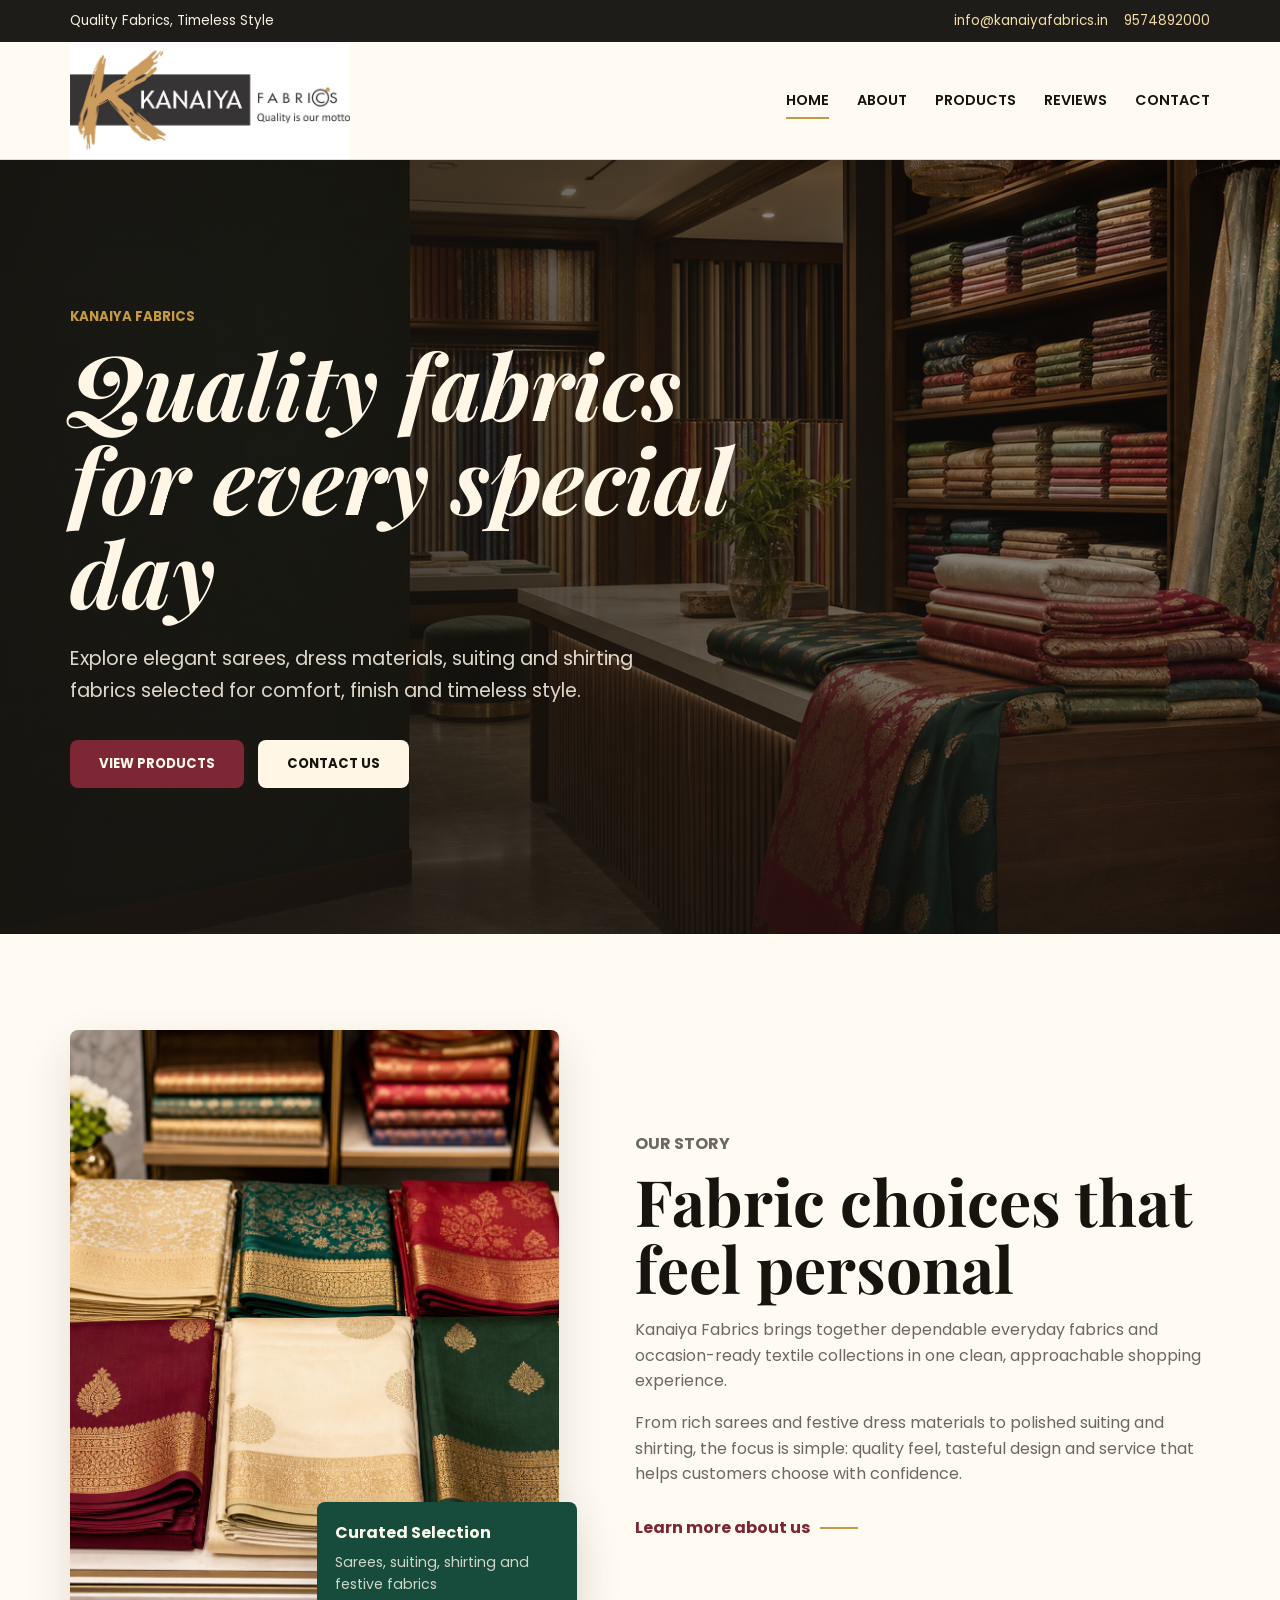
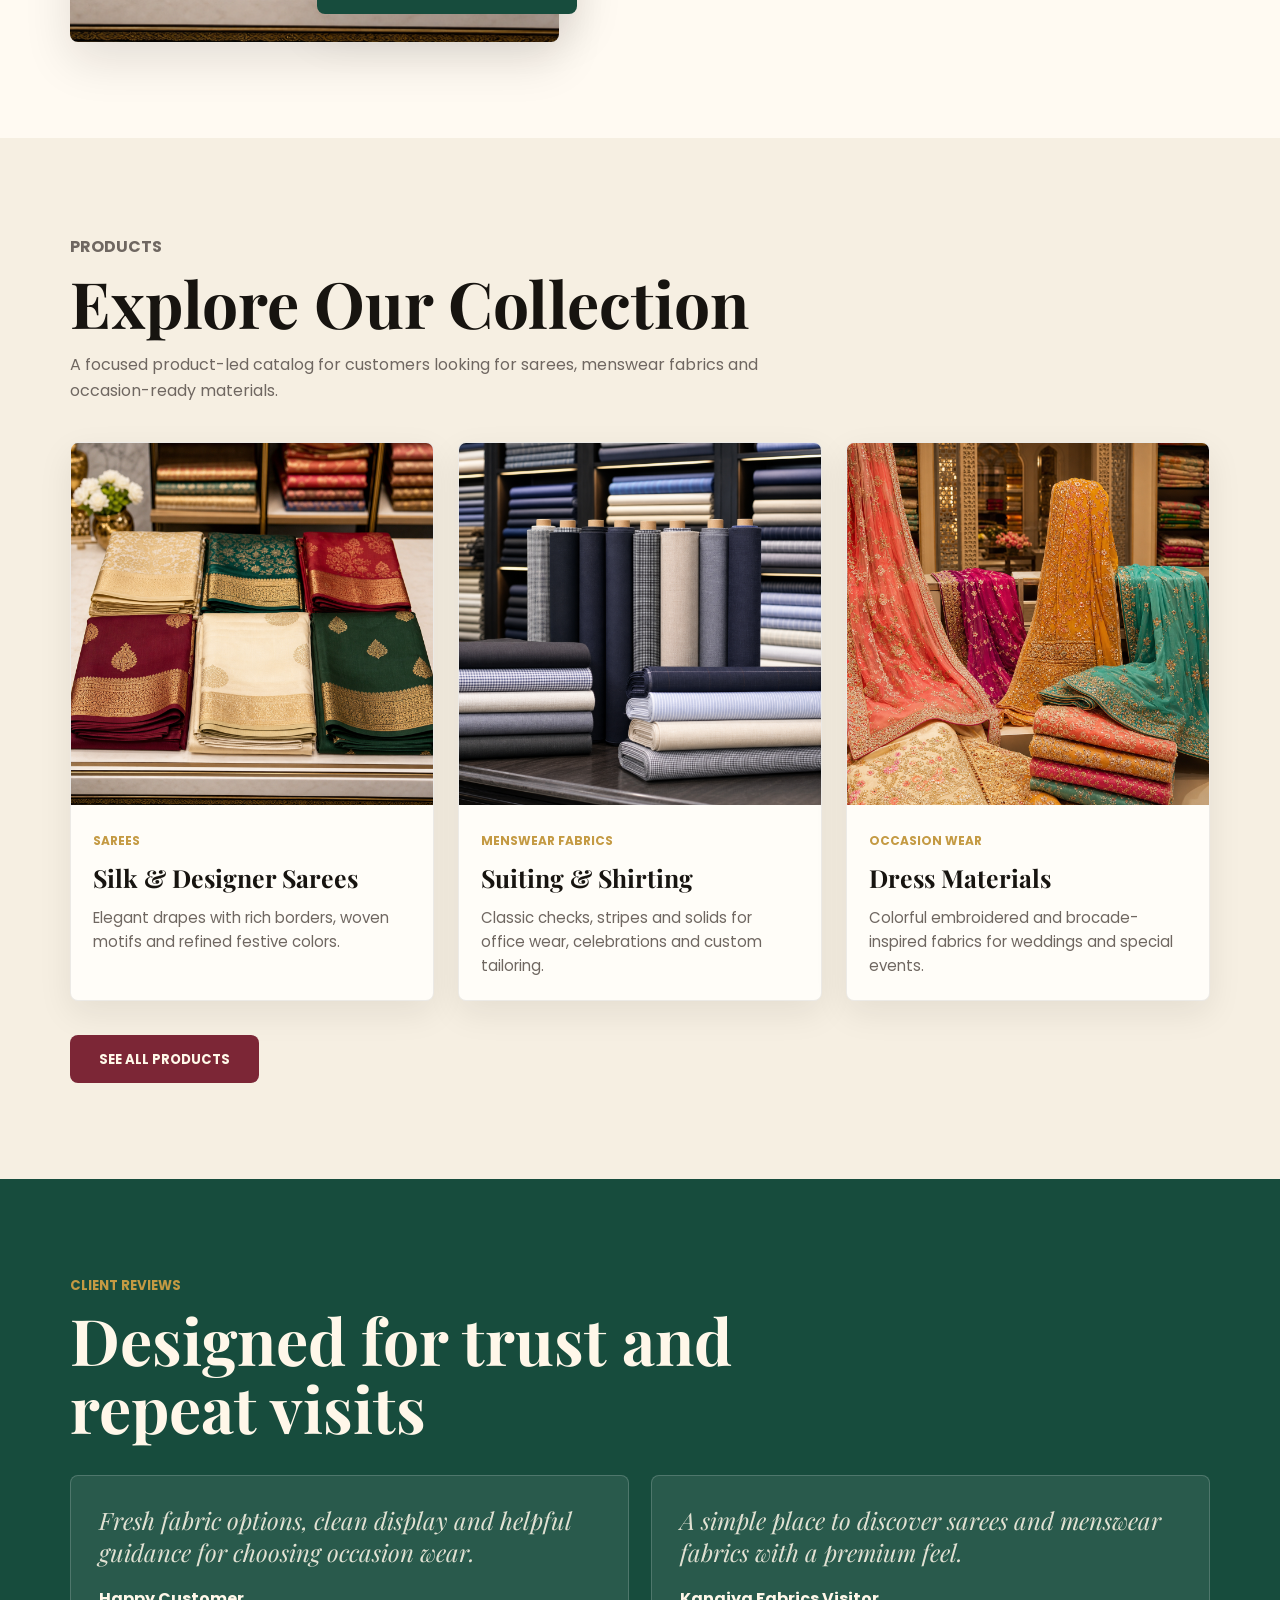
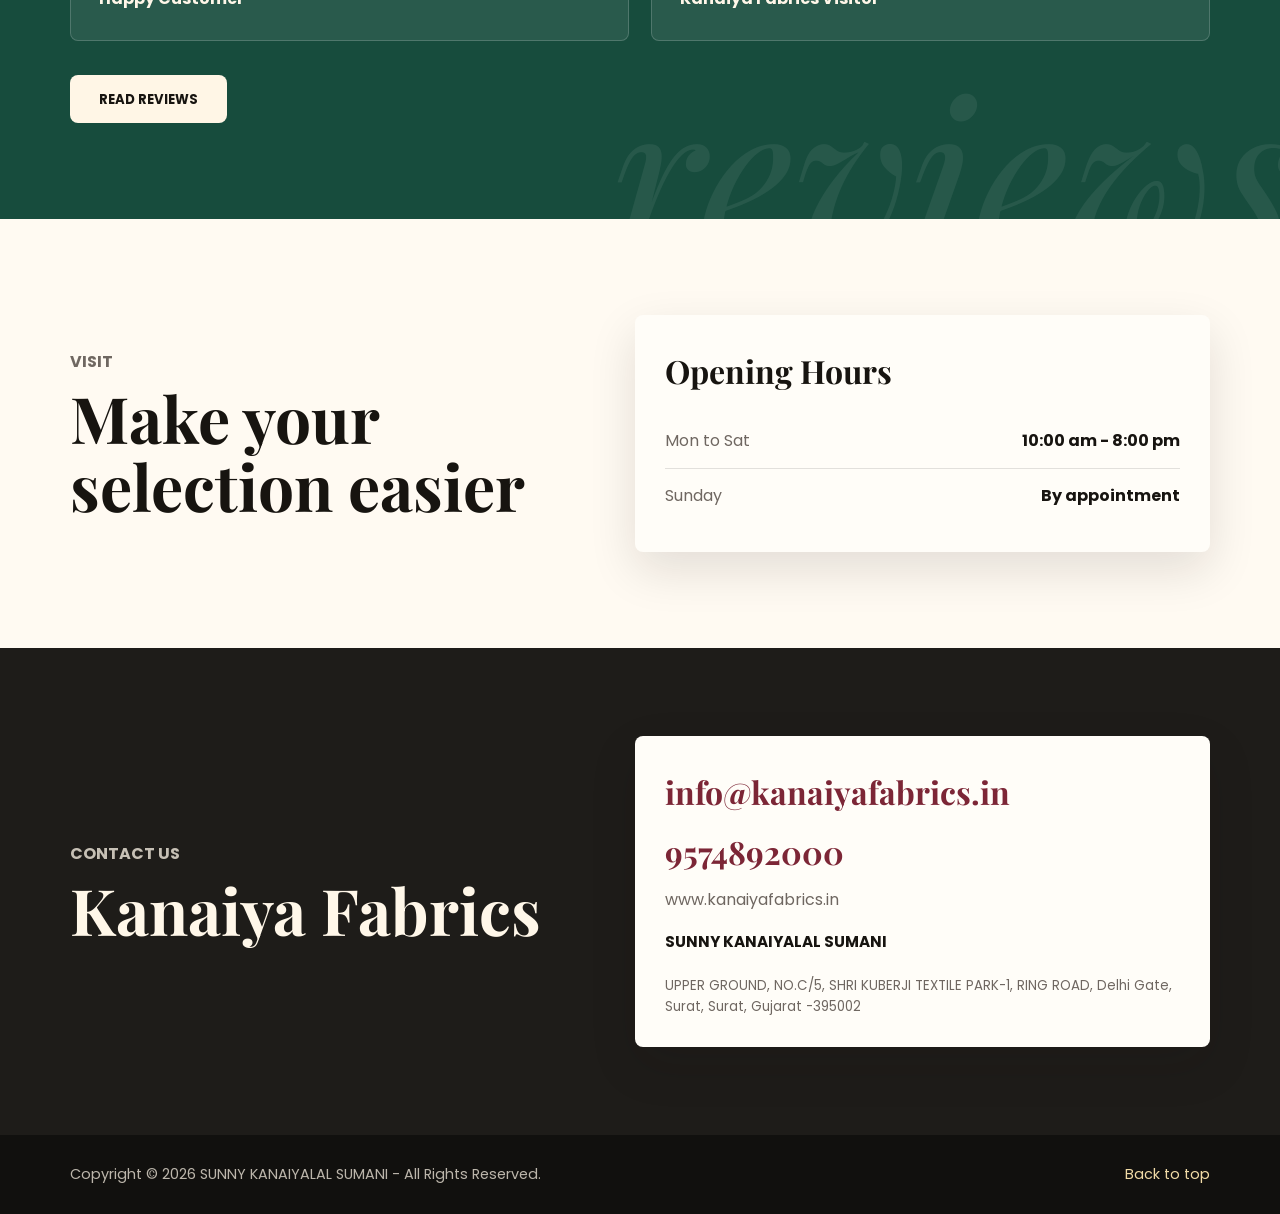
==== commit aaf8195d: "Update email contact information across multiple pages" ====
--- a/index.html
+++ b/index.html
@@ -17,7 +17,7 @@
       <div class="container topbar__inner">
         <span>Quality Fabrics, Timeless Style</span>
         <div class="topbar__links">
-          <a href="mailto:kanaiyafabrics2014@gmail.com">kanaiyafabrics2014@gmail.com</a>
+          <a href="mailto:info@kanaiyafabrics.in">info@kanaiyafabrics.in</a>
           <a href="tel:+919574892000">9574892000</a>
         </div>
       </div>
@@ -161,7 +161,7 @@
           <h2>Kanaiya Fabrics</h2>
         </div>
         <div class="contact-card">
-          <a href="mailto:kanaiyafabrics2014@gmail.com">kanaiyafabrics2014@gmail.com</a>
+          <a href="mailto:info@kanaiyafabrics.in">info@kanaiyafabrics.in</a>
           <a href="tel:+919574892000">9574892000</a>
           <span>www.kanaiyafabrics.in</span>
           <strong>SUNNY KANAIYALAL SUMANI</strong>
